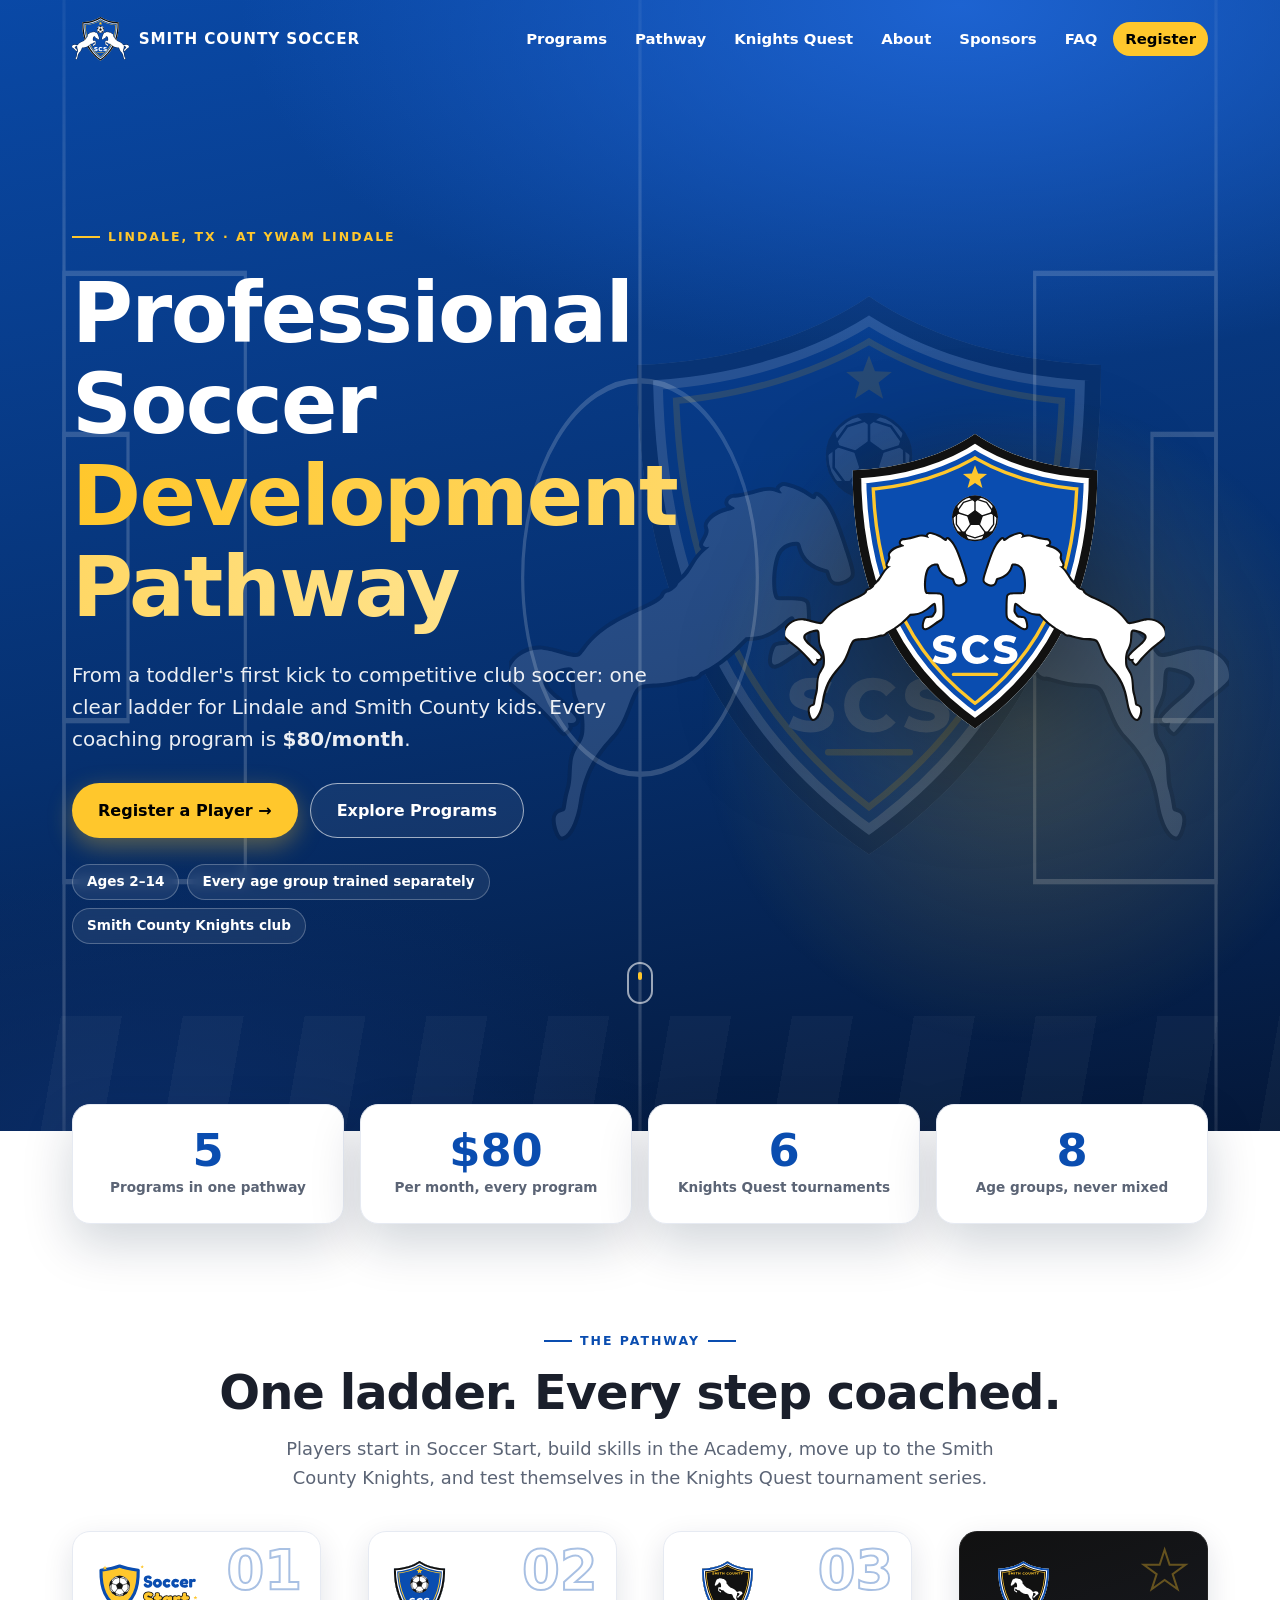
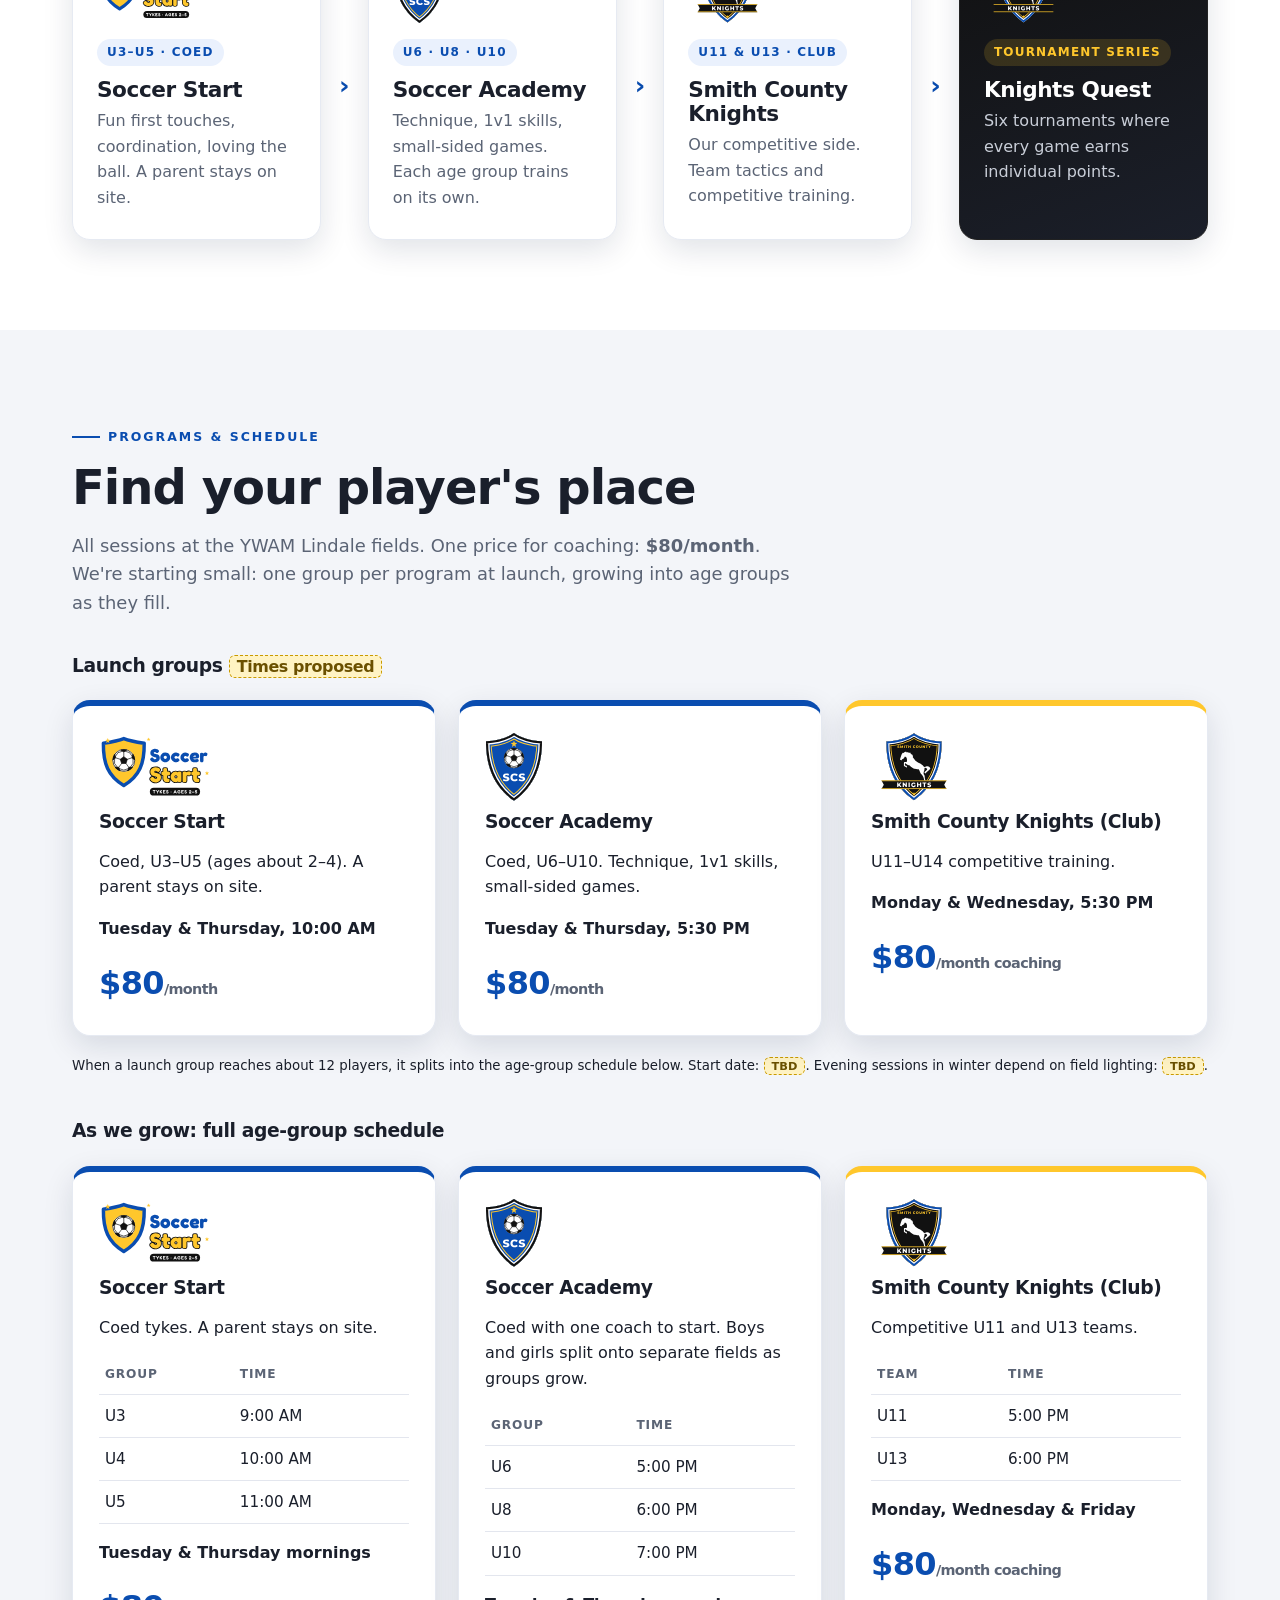
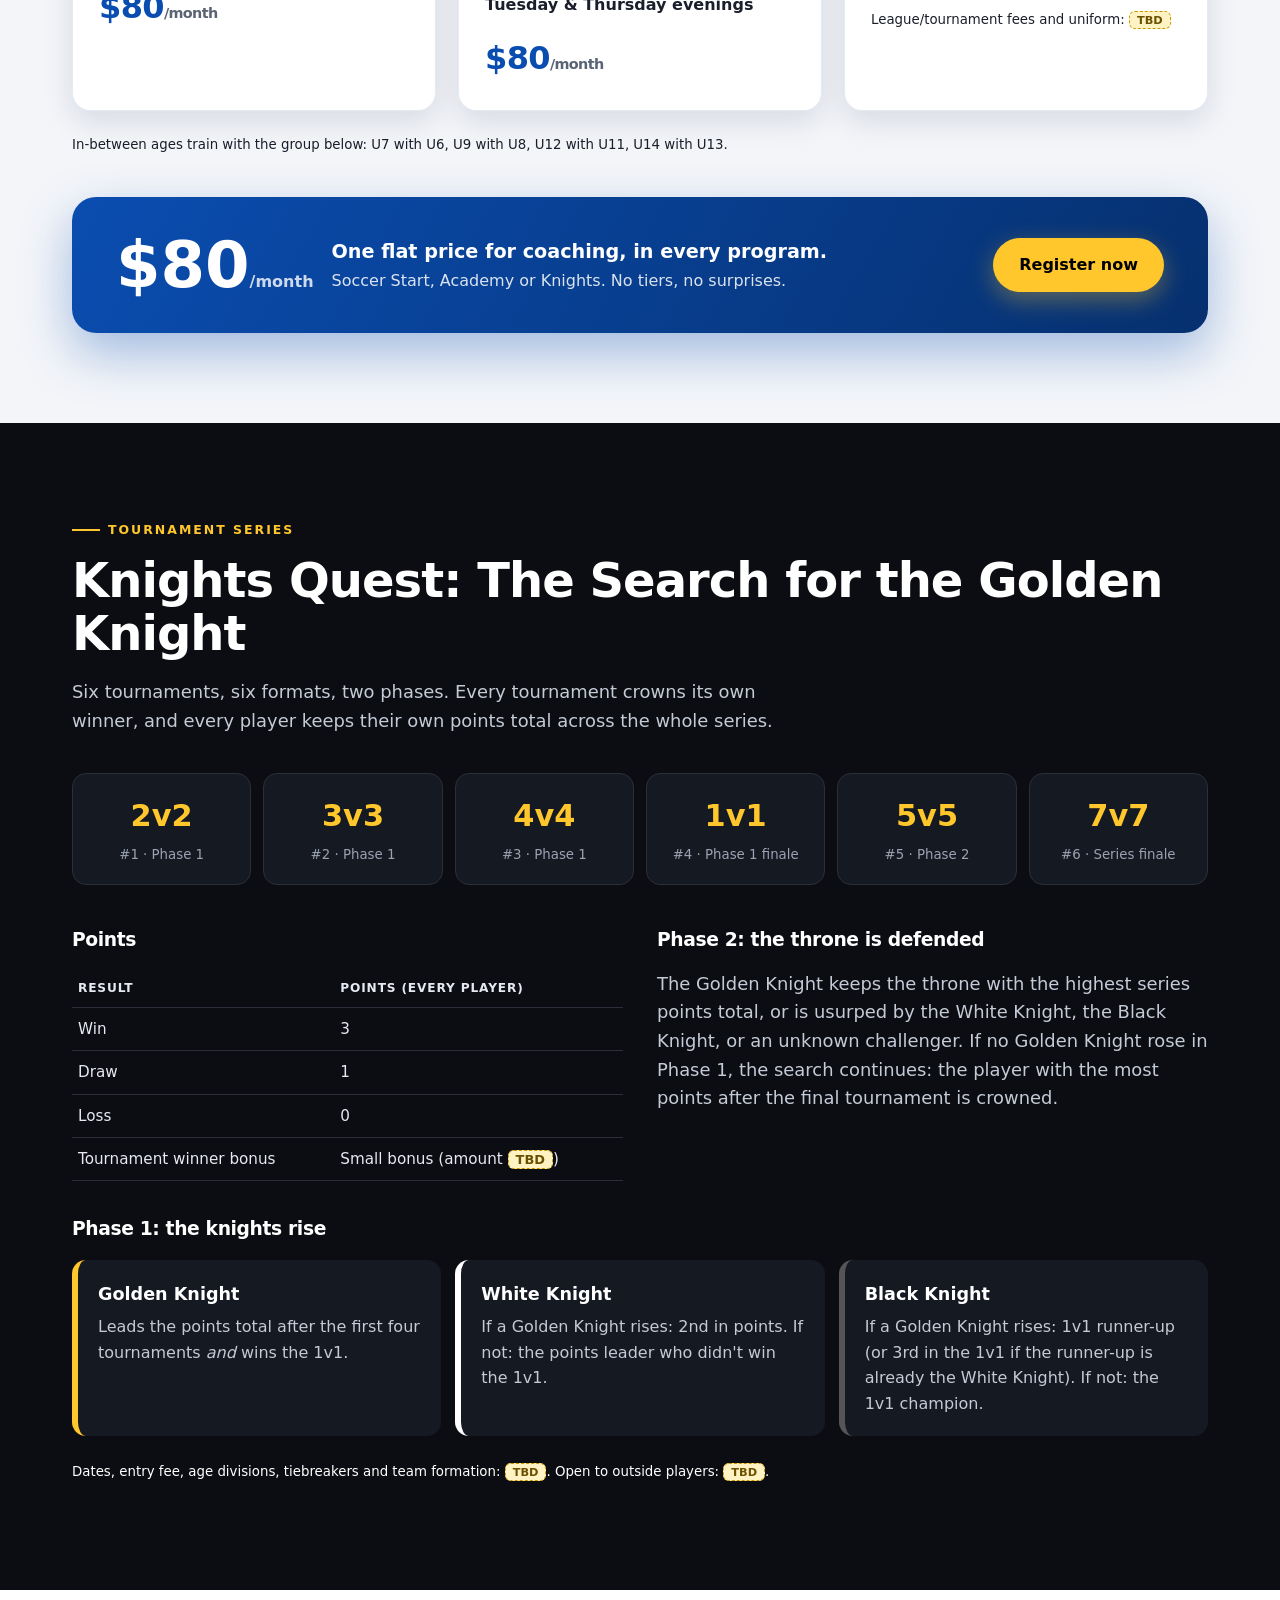
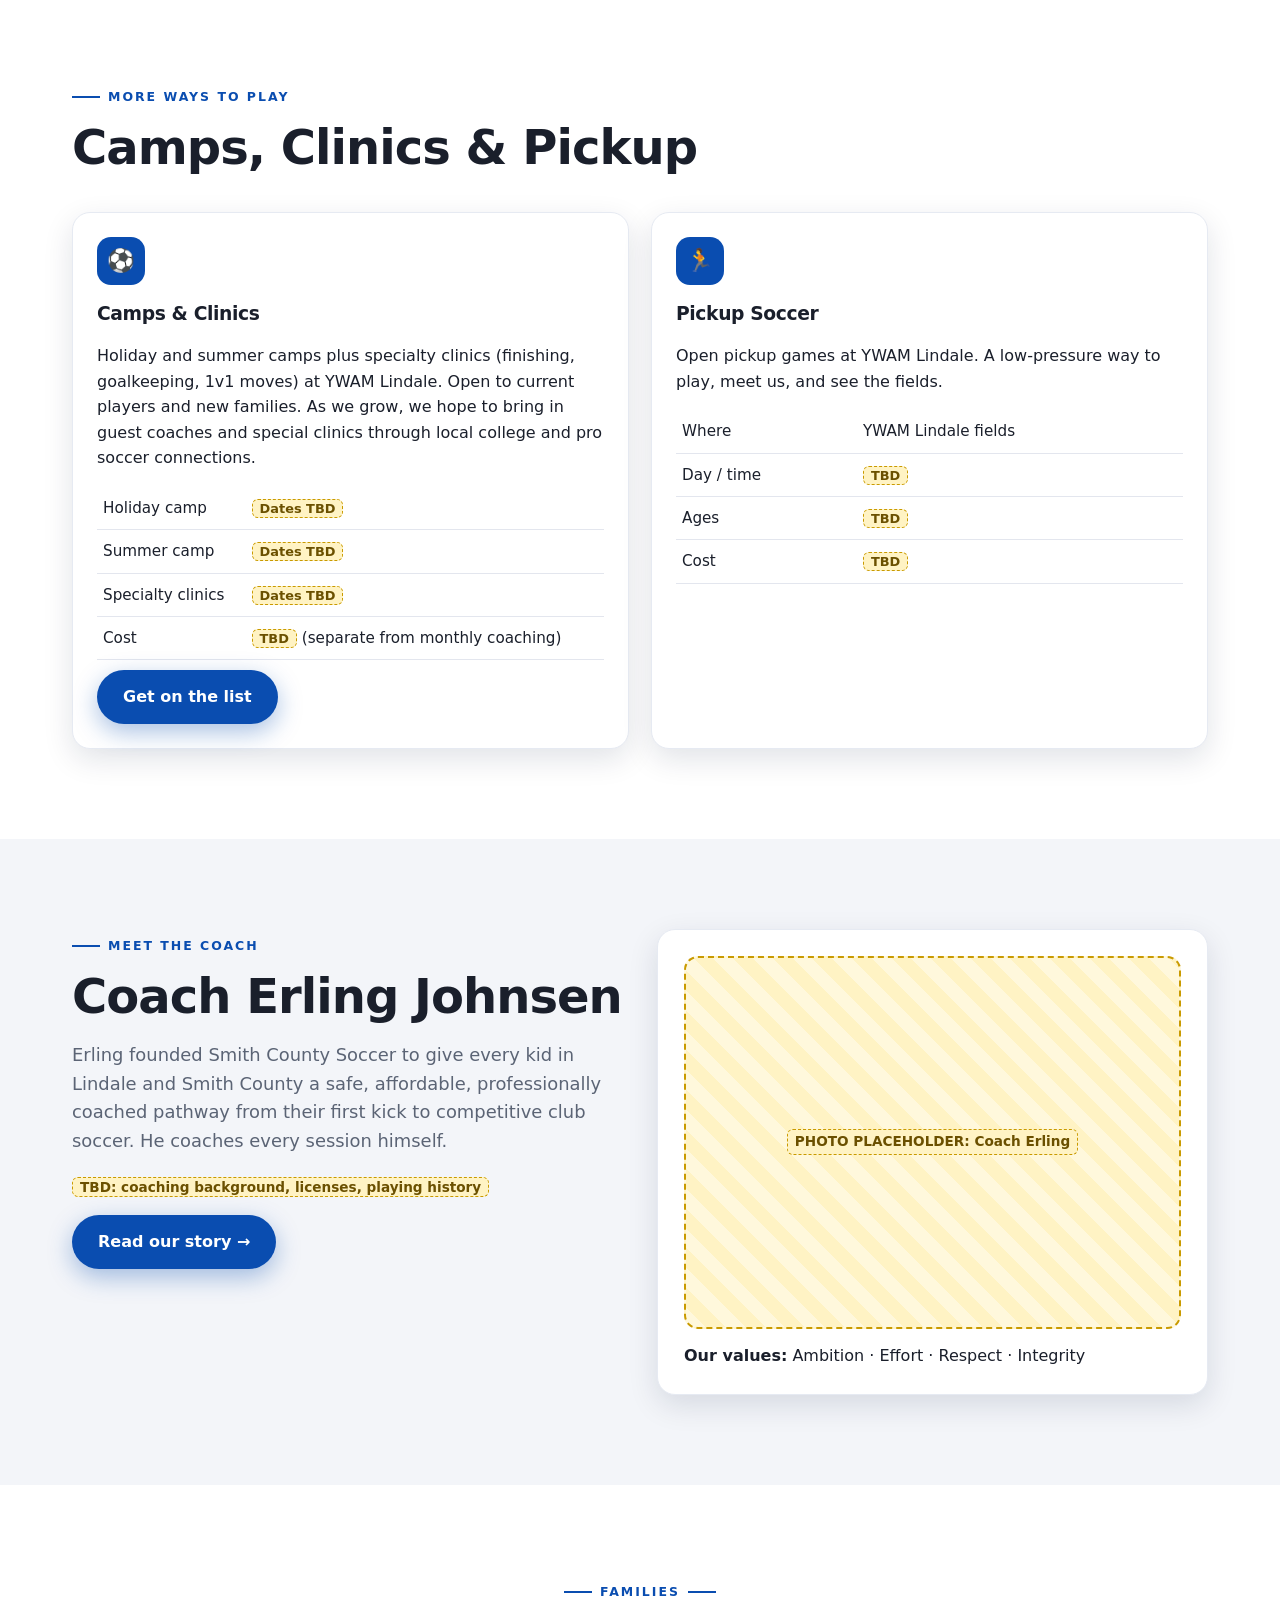
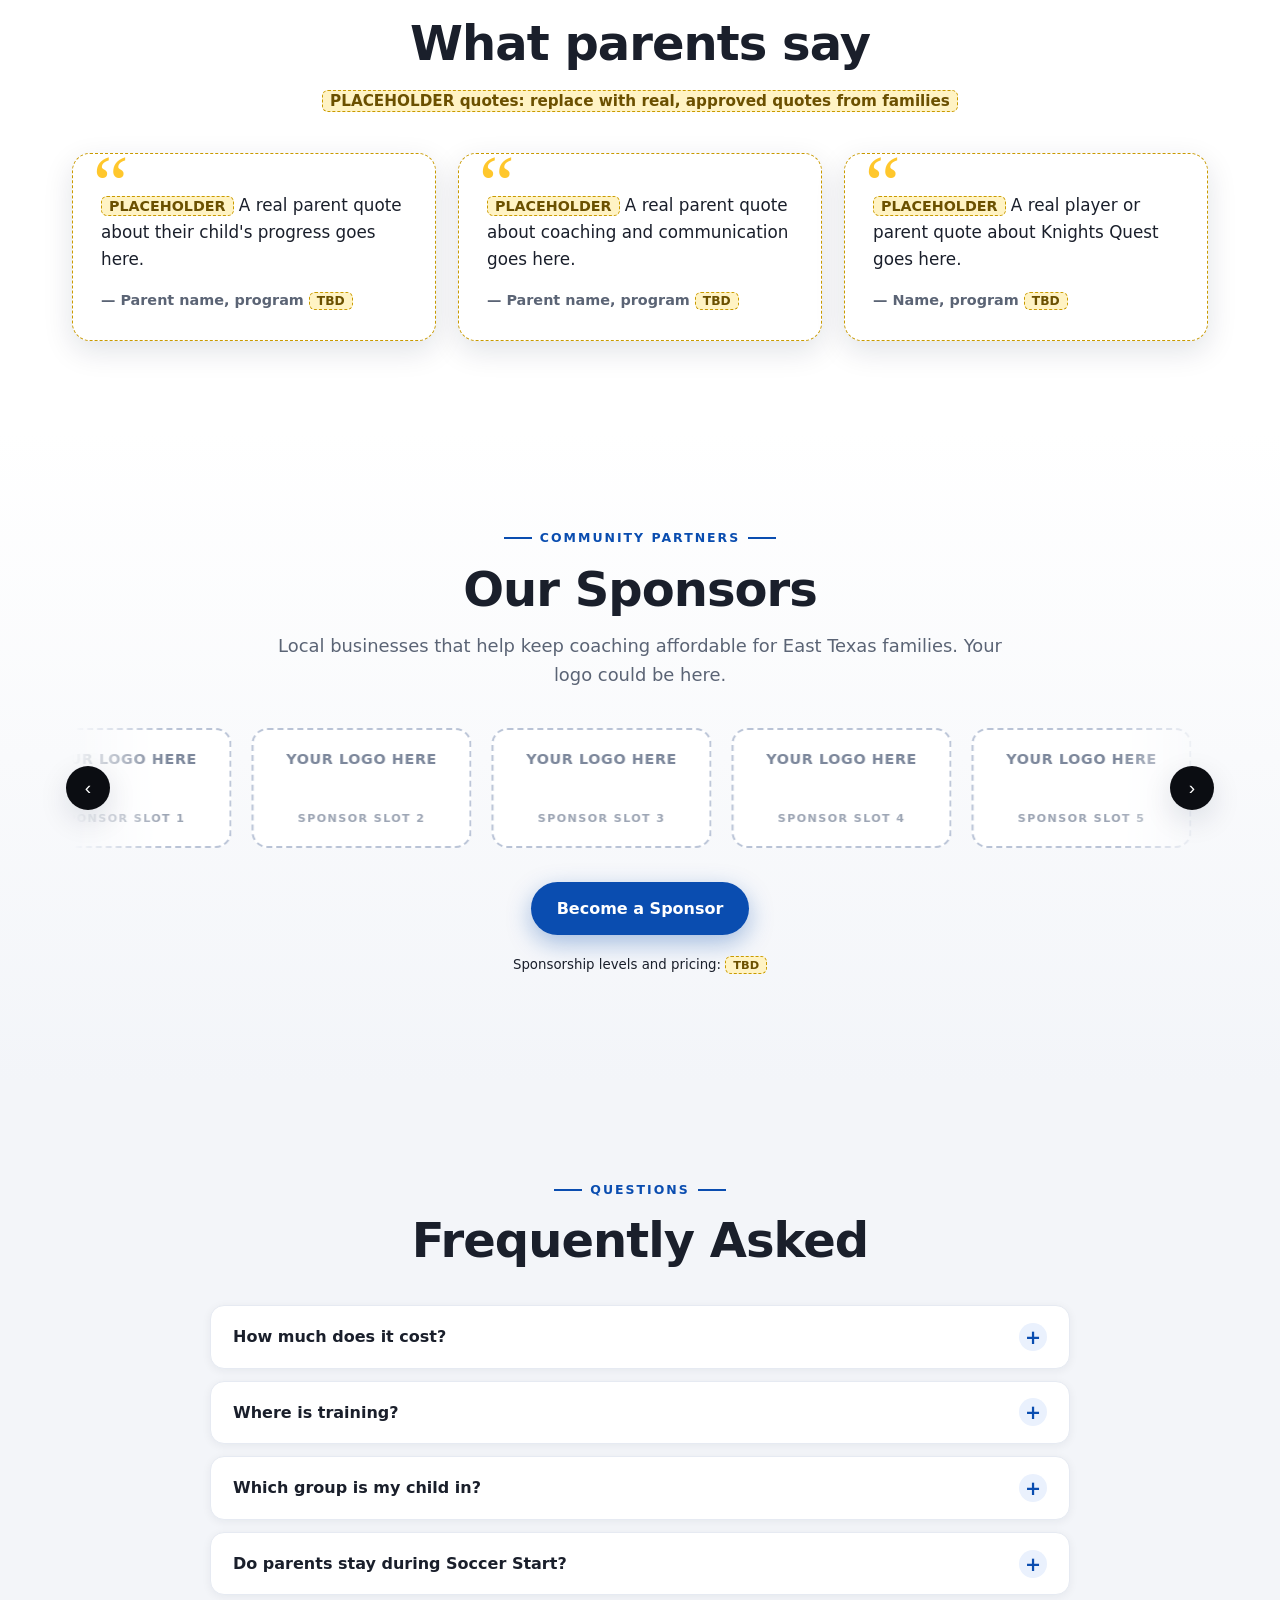
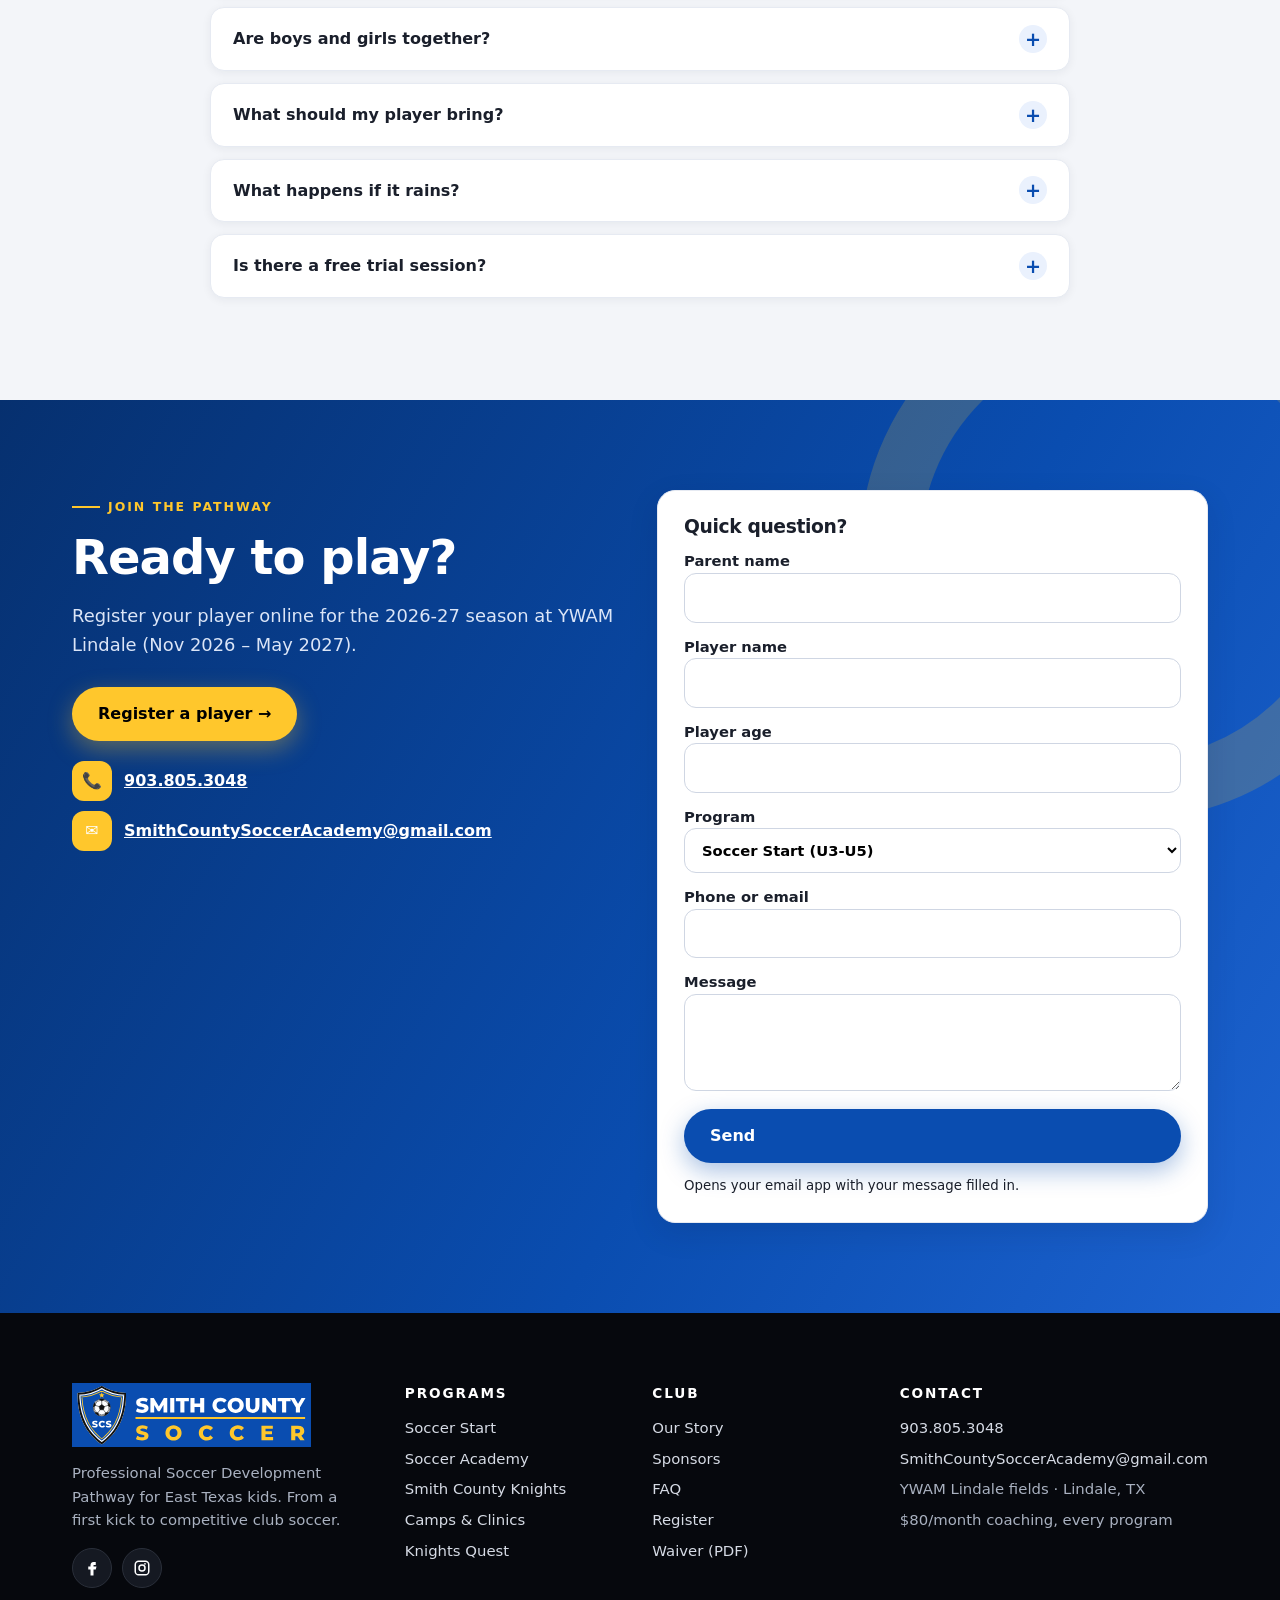
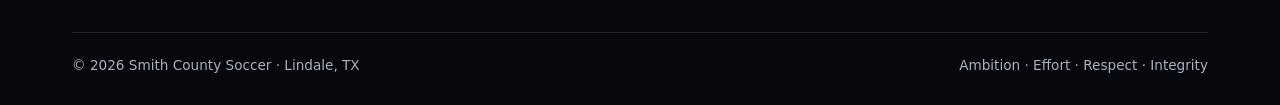
==== index.html @ 8282be6b "Smith County Soccer website" ====
<!doctype html><html lang="en" class="no-js"><head>
<meta charset="utf-8"><meta name="viewport" content="width=device-width,initial-scale=1">
<title>Smith County Soccer | Professional Soccer Development Pathway | Lindale, TX</title>
<meta name="description" content="Youth soccer in Lindale, TX at YWAM Lindale: Soccer Start (U3-U5), Soccer Academy (U6-U10), Smith County Knights club (U11-U13), Camps &amp; Clinics and the Knights Quest tournament series. $80/month coaching.">
<link rel="canonical" href="https://smithcountysoccer.com/">
<meta property="og:title" content="Smith County Soccer | Professional Soccer Development Pathway | Lindale, TX"><meta property="og:description" content="Youth soccer in Lindale, TX at YWAM Lindale: Soccer Start (U3-U5), Soccer Academy (U6-U10), Smith County Knights club (U11-U13), Camps &amp; Clinics and the Knights Quest tournament series. $80/month coaching.">
<meta property="og:image" content="https://smithcountysoccer.com/assets/img/crest.svg"><meta name="theme-color" content="#0A4DB0">
<link rel="icon" href="assets/img/favicon.png"><link rel="stylesheet" href="assets/style.css">
</head><body>
<a class="skip" href="#main">Skip to content</a>
<header class="site"><div class="wrap nav">
 <a class="brand" href="index.html#top"><img src="assets/img/crest-reverse.svg" alt="" width="46" height="37"><span>SMITH COUNTY SOCCER</span></a>
 <button class="menu-btn" aria-expanded="false" aria-controls="menu">Menu</button>
 <ul id="menu"><li><a href="#programs">Programs</a></li><li><a href="#pathway">Pathway</a></li><li><a href="#knights-quest">Knights Quest</a></li><li><a href="about.html">About</a></li><li><a href="#sponsors">Sponsors</a></li><li><a href="#faq">FAQ</a></li><li><a class="navcta" href="register.html">Register</a></li></ul>
</div></header>
<main id="main">
<section class="hero" id="top" aria-label="Introduction">
 <div class="layer l-sky" data-speed="0.15" aria-hidden="true"></div>
 <div class="layer l-lines" data-speed="0.3" aria-hidden="true"></div>
 <div class="layer l-glow" data-speed="0.45" aria-hidden="true"></div>
 <div class="layer l-crest" data-speed="0.55" aria-hidden="true"><img src="assets/img/crest-reverse.svg" alt=""></div>
 <div class="layer l-stripes" aria-hidden="true"></div>
 <div class="wrap content">
  <div class="reveal">
   <div class="eyebrow">Lindale, TX &middot; at YWAM Lindale</div>
   <h1>Professional Soccer <span class="hl">Development Pathway</span></h1>
   <p class="sub">From a toddler's first kick to competitive club soccer: one clear ladder for Lindale and Smith County kids. Every coaching program is <strong>$80/month</strong>.</p>
   <div class="cta"><a class="btn" href="register.html">Register a Player &rarr;</a><a class="btn alt" href="#programs">Explore Programs</a></div>
   <div class="chips"><span class="chip">Ages 2&ndash;14</span><span class="chip">Every age group trained separately</span><span class="chip">Smith County Knights club</span></div>
  </div>
  <div class="hero-badge reveal d2"><img src="assets/img/crest-reverse.svg" alt="Smith County Soccer crest" width="380" height="308"></div>
 </div>
 <a class="scroll-cue" href="#pathway" aria-label="Scroll to the pathway"></a>
</section>

<section class="stats-sec" style="padding:40px 0 10px"><div class="wrap">
 <div class="statgrid">
  <div class="stat reveal"><b data-count="5">5</b><span>Programs in one pathway</span></div>
  <div class="stat reveal d1"><b data-count="80" data-prefix="$">$80</b><span>Per month, every program</span></div>
  <div class="stat reveal d2"><b data-count="6">6</b><span>Knights Quest tournaments</span></div>
  <div class="stat reveal d3"><b data-count="8">8</b><span>Age groups, never mixed</span></div>
 </div>
</div></section>

<section id="pathway"><div class="wrap">
 <div class="sec-head center reveal"><div class="eyebrow blue">The pathway</div><h2>One ladder. Every step coached.</h2>
  <p class="lede">Players start in Soccer Start, build skills in the Academy, move up to the Smith County Knights, and test themselves in the Knights Quest tournament series.</p></div>
 <div class="pathway">
  <div class="pstep reveal"><span class="num">01</span><img src="assets/img/soccer-start.svg" alt=""><span class="age">U3&ndash;U5 &middot; Coed</span><h3>Soccer Start</h3><p>Fun first touches, coordination, loving the ball. A parent stays on site.</p></div>
  <div class="arrow" aria-hidden="true">&rsaquo;</div>
  <div class="pstep reveal d1"><span class="num">02</span><img src="assets/img/icon.svg" alt=""><span class="age">U6 &middot; U8 &middot; U10</span><h3>Soccer Academy</h3><p>Technique, 1v1 skills, small-sided games. Each age group trains on its own.</p></div>
  <div class="arrow" aria-hidden="true">&rsaquo;</div>
  <div class="pstep reveal d2"><span class="num">03</span><img src="assets/img/knights.svg" alt=""><span class="age">U11 &amp; U13 &middot; Club</span><h3>Smith County Knights</h3><p>Our competitive side. Team tactics and competitive training.</p></div>
  <div class="arrow" aria-hidden="true">&rsaquo;</div>
  <div class="pstep gold reveal d3"><span class="num">&#9733;</span><img src="assets/img/knights.svg" alt=""><span class="age">Tournament series</span><h3>Knights Quest</h3><p>Six tournaments where every game earns individual points.</p></div>
 </div>
</div></section>

<section class="alt" id="programs"><div class="wrap">
 <div class="sec-head reveal"><div class="eyebrow blue">Programs &amp; schedule</div><h2>Find your player's place</h2>
  <p class="lede">All sessions at the YWAM Lindale fields. One price for coaching: <strong>$80/month</strong>. We're starting small: one group per program at launch, growing into age groups as they fill.</p></div>
 <h3>Launch groups <span class="tbd">Times proposed</span></h3>
 <div class="cards">
  <div class="card pcard reveal"><img class="logo" src="assets/img/soccer-start.svg" alt="Soccer Start logo"><h3>Soccer Start</h3><p>Coed, U3&ndash;U5 (ages about 2&ndash;4). A parent stays on site.</p>
   <p><strong>Tuesday &amp; Thursday, 10:00 AM</strong></p><div class="price">$80<small>/month</small></div></div>
  <div class="card pcard reveal d1"><img class="logo" src="assets/img/icon.svg" alt=""><h3>Soccer Academy</h3><p>Coed, U6&ndash;U10. Technique, 1v1 skills, small-sided games.</p>
   <p><strong>Tuesday &amp; Thursday, 5:30 PM</strong></p><div class="price">$80<small>/month</small></div></div>
  <div class="card pcard knights reveal d2"><img class="logo" src="assets/img/knights.svg" alt="Smith County Knights logo"><h3>Smith County Knights (Club)</h3><p>U11&ndash;U14 competitive training.</p>
   <p><strong>Monday &amp; Wednesday, 5:30 PM</strong></p><div class="price">$80<small>/month coaching</small></div></div>
 </div>
 <p style="margin-top:16px"><small>When a launch group reaches about 12 players, it splits into the age-group schedule below. Start date: <span class="tbd">TBD</span>. Evening sessions in winter depend on field lighting: <span class="tbd">TBD</span>.</small></p>
 <h3 style="margin-top:44px">As we grow: full age-group schedule</h3>
 <div class="cards">
  <div class="card pcard reveal"><img class="logo" src="assets/img/soccer-start.svg" alt="Soccer Start logo"><h3>Soccer Start</h3><p>Coed tykes. A parent stays on site.</p>
   <table><tr><th>Group</th><th>Time</th></tr><tr><td>U3</td><td>9:00 AM</td></tr><tr><td>U4</td><td>10:00 AM</td></tr><tr><td>U5</td><td>11:00 AM</td></tr></table>
   <p><strong>Tuesday &amp; Thursday mornings</strong></p><div class="price">$80<small>/month</small></div></div>
  <div class="card pcard reveal d1"><img class="logo" src="assets/img/icon.svg" alt=""><h3>Soccer Academy</h3><p>Coed with one coach to start. Boys and girls split onto separate fields as groups grow.</p>
   <table><tr><th>Group</th><th>Time</th></tr><tr><td>U6</td><td>5:00 PM</td></tr><tr><td>U8</td><td>6:00 PM</td></tr><tr><td>U10</td><td>7:00 PM</td></tr></table>
   <p><strong>Tuesday &amp; Thursday evenings</strong></p><div class="price">$80<small>/month</small></div></div>
  <div class="card pcard knights reveal d2"><img class="logo" src="assets/img/knights.svg" alt="Smith County Knights logo"><h3>Smith County Knights (Club)</h3><p>Competitive U11 and U13 teams.</p>
   <table><tr><th>Team</th><th>Time</th></tr><tr><td>U11</td><td>5:00 PM</td></tr><tr><td>U13</td><td>6:00 PM</td></tr></table>
   <p><strong>Monday, Wednesday &amp; Friday</strong></p><div class="price">$80<small>/month coaching</small></div><p><small>League/tournament fees and uniform: <span class="tbd">TBD</span></small></p></div>
 </div>
 <p style="margin-top:20px"><small>In-between ages train with the group below: U7 with U6, U9 with U8, U12 with U11, U14 with U13.</small></p>
 <div class="pricebar reveal"><div class="big">$80<small>/month</small></div><div><strong style="font-size:1.2rem">One flat price for coaching, in every program.</strong><br><span style="opacity:.85">Soccer Start, Academy or Knights. No tiers, no surprises.</span></div><a class="btn" href="register.html">Register now</a></div>
</div></section>

<section class="dark kq" id="knights-quest"><div class="wrap">
 <div class="sec-head reveal"><div class="eyebrow">Tournament series</div><h2>Knights Quest: The Search for the Golden Knight</h2>
 <p class="lede">Six tournaments, six formats, two phases. Every tournament crowns its own winner, and every player keeps their own points total across the whole series.</p></div>
 <div class="formats">
  <div class="fmt reveal"><div class="n">2v2</div><small>#1 &middot; Phase 1</small></div>
  <div class="fmt reveal d1"><div class="n">3v3</div><small>#2 &middot; Phase 1</small></div>
  <div class="fmt reveal d2"><div class="n">4v4</div><small>#3 &middot; Phase 1</small></div>
  <div class="fmt reveal d3"><div class="n">1v1</div><small>#4 &middot; Phase 1 finale</small></div>
  <div class="fmt reveal d2"><div class="n">5v5</div><small>#5 &middot; Phase 2</small></div>
  <div class="fmt reveal d3"><div class="n">7v7</div><small>#6 &middot; Series finale</small></div>
 </div>
 <div class="split">
  <div class="reveal"><h3>Points</h3>
   <table><tr><th>Result</th><th>Points (every player)</th></tr><tr><td>Win</td><td>3</td></tr><tr><td>Draw</td><td>1</td></tr><tr><td>Loss</td><td>0</td></tr><tr><td>Tournament winner bonus</td><td>Small bonus (amount <span class="tbd">TBD</span>)</td></tr></table></div>
  <div class="reveal d1"><h3>Phase 2: the throne is defended</h3>
   <p class="lede">The Golden Knight keeps the throne with the highest series points total, or is usurped by the White Knight, the Black Knight, or an unknown challenger. If no Golden Knight rose in Phase 1, the search continues: the player with the most points after the final tournament is crowned.</p></div>
 </div>
 <h3 style="margin-top:28px">Phase 1: the knights rise</h3>
 <div class="knight-titles">
  <div class="kt g reveal"><h4>Golden Knight</h4><p>Leads the points total after the first four tournaments <em>and</em> wins the 1v1.</p></div>
  <div class="kt w reveal d1"><h4>White Knight</h4><p>If a Golden Knight rises: 2nd in points. If not: the points leader who didn't win the 1v1.</p></div>
  <div class="kt b reveal d2"><h4>Black Knight</h4><p>If a Golden Knight rises: 1v1 runner-up (or 3rd in the 1v1 if the runner-up is already the White Knight). If not: the 1v1 champion.</p></div>
 </div>
 <p style="margin-top:22px"><small>Dates, entry fee, age divisions, tiebreakers and team formation: <span class="tbd">TBD</span>. Open to outside players: <span class="tbd">TBD</span>.</small></p>
</div></section>

<section id="camps"><div class="wrap">
 <div class="sec-head reveal"><div class="eyebrow blue">More ways to play</div><h2>Camps, Clinics &amp; Pickup</h2></div>
 <div class="mini">
  <div class="mcard reveal"><div class="ico" aria-hidden="true">&#9917;</div><h3>Camps &amp; Clinics</h3><p>Holiday and summer camps plus specialty clinics (finishing, goalkeeping, 1v1 moves) at YWAM Lindale. Open to current players and new families. As we grow, we hope to bring in guest coaches and special clinics through local college and pro soccer connections.</p>
   <table><tr><td>Holiday camp</td><td><span class="tbd">Dates TBD</span></td></tr><tr><td>Summer camp</td><td><span class="tbd">Dates TBD</span></td></tr><tr><td>Specialty clinics</td><td><span class="tbd">Dates TBD</span></td></tr><tr><td>Cost</td><td><span class="tbd">TBD</span> (separate from monthly coaching)</td></tr></table>
   <a class="btn blue" href="#register">Get on the list</a></div>
  <div class="mcard reveal d1" id="pickup"><div class="ico" aria-hidden="true">&#127939;</div><h3>Pickup Soccer</h3><p>Open pickup games at YWAM Lindale. A low-pressure way to play, meet us, and see the fields.</p>
   <table><tr><td>Where</td><td>YWAM Lindale fields</td></tr><tr><td>Day / time</td><td><span class="tbd">TBD</span></td></tr><tr><td>Ages</td><td><span class="tbd">TBD</span></td></tr><tr><td>Cost</td><td><span class="tbd">TBD</span></td></tr></table></div>
 </div>
</div></section>

<section class="alt" id="coach"><div class="wrap split">
 <div class="reveal"><div class="eyebrow blue">Meet the coach</div><h2>Coach Erling Johnsen</h2>
  <p class="lede">Erling founded Smith County Soccer to give every kid in Lindale and Smith County a safe, affordable, professionally coached pathway from their first kick to competitive club soccer. He coaches every session himself.</p>
  <p><span class="tbd">TBD: coaching background, licenses, playing history</span></p>
  <a class="btn blue" href="about.html">Read our story &rarr;</a></div>
 <div class="card reveal d1" style="display:grid;gap:14px">
  <div class="photo-ph" role="img" aria-label="Placeholder for coach photo"><span class="tbd">PHOTO PLACEHOLDER: Coach Erling</span></div>
  <p style="margin:0"><strong>Our values:</strong> Ambition &middot; Effort &middot; Respect &middot; Integrity</p></div>
</div></section>

<section id="testimonials"><div class="wrap">
 <div class="sec-head center reveal"><div class="eyebrow blue">Families</div><h2>What parents say</h2><p class="lede"><span class="tbd">PLACEHOLDER quotes: replace with real, approved quotes from families</span></p></div>
 <div class="quotes">
  <figure class="quote reveal" style="margin:0"><p><span class="tbd">PLACEHOLDER</span> A real parent quote about their child's progress goes here.</p><figcaption class="who">&mdash; Parent name, program <span class="tbd">TBD</span></figcaption></figure>
  <figure class="quote reveal d1" style="margin:0"><p><span class="tbd">PLACEHOLDER</span> A real parent quote about coaching and communication goes here.</p><figcaption class="who">&mdash; Parent name, program <span class="tbd">TBD</span></figcaption></figure>
  <figure class="quote reveal d2" style="margin:0"><p><span class="tbd">PLACEHOLDER</span> A real player or parent quote about Knights Quest goes here.</p><figcaption class="who">&mdash; Name, program <span class="tbd">TBD</span></figcaption></figure>
 </div>
</div></section>

<section class="sponsors" id="sponsors"><div class="wrap">
 <div class="sec-head center reveal"><div class="eyebrow blue">Community partners</div><h2>Our Sponsors</h2><p class="lede">Local businesses that help keep coaching affordable for East Texas families. Your logo could be here.</p></div>
 <div class="carousel reveal" role="region" aria-roledescription="carousel" aria-label="Sponsor logos" tabindex="0">
  <button class="cbtn prev" type="button" aria-label="Previous sponsors">&#8249;</button>
  <div class="viewport"><div class="track">
   <div class="slot">YOUR LOGO HERE<span>Sponsor slot 1</span></div><div class="slot">YOUR LOGO HERE<span>Sponsor slot 2</span></div><div class="slot">YOUR LOGO HERE<span>Sponsor slot 3</span></div><div class="slot">YOUR LOGO HERE<span>Sponsor slot 4</span></div>
   <div class="slot">YOUR LOGO HERE<span>Sponsor slot 5</span></div><div class="slot">YOUR LOGO HERE<span>Sponsor slot 6</span></div><div class="slot">YOUR LOGO HERE<span>Sponsor slot 7</span></div><div class="slot">YOUR LOGO HERE<span>Sponsor slot 8</span></div>
  </div></div>
  <button class="cbtn next" type="button" aria-label="Next sponsors">&#8250;</button>
 </div>
 <div class="sponsor-cta reveal"><a class="btn blue" href="mailto:SmithCountySoccerAcademy@gmail.com?subject=Sponsorship%20-%20Smith%20County%20Soccer">Become a Sponsor</a><p><small>Sponsorship levels and pricing: <span class="tbd">TBD</span></small></p></div>
</div></section>

<section class="alt" id="faq"><div class="wrap">
 <div class="sec-head center reveal"><div class="eyebrow blue">Questions</div><h2>Frequently Asked</h2></div>
 <div class="faq reveal">
 <details><summary>How much does it cost?</summary><p>Coaching is $80/month for every program. Club players may have extra league/tournament and uniform fees (<span class="tbd">TBD</span>).</p></details>
 <details><summary>Where is training?</summary><p>At the YWAM Lindale fields in Lindale, TX.</p></details>
 <details><summary>Which group is my child in?</summary><p>At launch there is one group per program: Soccer Start U3&ndash;U5, Academy U6&ndash;U10, Knights U11&ndash;U14. As groups fill, they split into age groups (U3/U4/U5, U6/U8/U10, U11/U13). Not sure? Ask us below.</p></details>
 <details><summary>Do parents stay during Soccer Start?</summary><p>Yes, a parent stays on site for Soccer Start.</p></details>
 <details><summary>Are boys and girls together?</summary><p>Soccer Start is coed. The Academy starts coed and splits boys and girls onto separate fields once groups are big enough.</p></details>
 <details><summary>What should my player bring?</summary><p>A ball, water, shin guards, and cleats or turf shoes.</p></details>
 <details><summary>What happens if it rains?</summary><p>Weather policy: <span class="tbd">TBD</span>.</p></details>
 <details><summary>Is there a free trial session?</summary><p><span class="tbd">TBD</span></p></details>
 </div>
</div></section>

<section class="bigcta" id="register"><div class="wrap split">
 <div class="reveal"><div class="eyebrow">Join the pathway</div><h2>Ready to play?</h2><p class="lede">Register your player online for the 2026-27 season at YWAM Lindale (Nov 2026 &ndash; May 2027).</p>
  <div class="cta"><a class="btn" href="register.html">Register a player &rarr;</a></div>
  <ul class="contact-list">
   <li><span class="ico" aria-hidden="true">&#128222;</span><a href="tel:+19038053048">903.805.3048</a></li>
   <li><span class="ico" aria-hidden="true">&#9993;</span><a href="mailto:SmithCountySoccerAcademy@gmail.com">SmithCountySoccerAcademy@gmail.com</a></li></ul></div>
 <form id="reg" class="reveal d1" style="color:var(--ink)"><h3 style="margin:0">Quick question?</h3>
  <label>Parent name<input name="parent" required autocomplete="name"></label><label>Player name<input name="player" required></label>
  <label>Player age<input name="age" type="number" min="2" max="18" required></label>
  <label>Program<select name="program"><option>Soccer Start (U3-U5)</option><option>Soccer Academy (U6-U10)</option><option>Smith County Knights (U11-U13)</option><option>Knights Quest</option><option>Camps &amp; Clinics</option><option>Pickup soccer</option><option>Sponsorship</option><option>Just a question</option></select></label>
  <label>Phone or email<input name="contact" required></label><label>Message<textarea name="msg" rows="3"></textarea></label>
  <button class="btn blue" type="submit">Send</button><small>Opens your email app with your message filled in.</small></form>
</div></section>
</main>

<footer class="site"><div class="wrap">
 <div class="fgrid">
  <div><img class="logo" src="assets/img/wordmark-reverse.svg" alt="Smith County Soccer"><p>Professional Soccer Development Pathway for East Texas kids. From a first kick to competitive club soccer.</p>
   <div class="social"><a href="https://www.facebook.com/smithcountysoccer" aria-label="Facebook"><svg viewBox="0 0 24 24" aria-hidden="true"><path d="M14 8h3V4h-3c-2.8 0-4 1.8-4 4.3V10H7v4h3v8h4v-8h3l1-4h-4V8.6c0-.4.3-.6.6-.6z"/></svg></a><a href="https://www.instagram.com/smithcountysocceracademy" aria-label="Instagram"><svg viewBox="0 0 24 24" aria-hidden="true"><path d="M12 7a5 5 0 100 10 5 5 0 000-10zm0 8a3 3 0 110-6 3 3 0 010 6zm5.2-8.6a1.2 1.2 0 11-2.4 0 1.2 1.2 0 012.4 0zM16.5 2h-9A5.5 5.5 0 002 7.5v9A5.5 5.5 0 007.5 22h9a5.5 5.5 0 005.5-5.5v-9A5.5 5.5 0 0016.5 2zm3.5 14.5a3.5 3.5 0 01-3.5 3.5h-9A3.5 3.5 0 014 16.5v-9A3.5 3.5 0 017.5 4h9A3.5 3.5 0 0120 7.5z"/></svg></a></div></div>
  <div><h4>Programs</h4><ul><li><a href="index.html#programs">Soccer Start</a></li><li><a href="index.html#programs">Soccer Academy</a></li><li><a href="index.html#programs">Smith County Knights</a></li><li><a href="index.html#camps">Camps &amp; Clinics</a></li><li><a href="index.html#knights-quest">Knights Quest</a></li></ul></div>
  <div><h4>Club</h4><ul><li><a href="about.html">Our Story</a></li><li><a href="index.html#sponsors">Sponsors</a></li><li><a href="index.html#faq">FAQ</a></li><li><a href="register.html">Register</a></li><li><a href="assets/docs/Waiver_and_Medical_Release.pdf">Waiver (PDF)</a></li></ul></div>
  <div><h4>Contact</h4><ul><li><a href="tel:+19038053048">903.805.3048</a></li><li><a href="mailto:SmithCountySoccerAcademy@gmail.com">SmithCountySoccerAcademy@gmail.com</a></li><li>YWAM Lindale fields &middot; Lindale, TX</li><li>$80/month coaching, every program</li></ul></div>
 </div>
 <div class="fbottom"><span>&copy; <span data-year>2026</span> Smith County Soccer &middot; Lindale, TX</span><span>Ambition &middot; Effort &middot; Respect &middot; Integrity</span></div>
</div></footer>
<script src="assets/js/site.js" defer></script>
<script>
const CONTACT_EMAIL="SmithCountySoccerAcademy@gmail.com";
document.getElementById('reg').addEventListener('submit',e=>{e.preventDefault();const f=new FormData(e.target);
 const body=[...f.entries()].map(([k,v])=>k+': '+v).join('\n');
 location.href='mailto:'+CONTACT_EMAIL+'?subject='+encodeURIComponent('Registration / question - '+f.get('player'))+'&body='+encodeURIComponent(body)});
</script>
</body></html>
---- assets/style.css ----
/* Smith County Soccer v3 */
:root{--blue:#0A4DB0;--blue2:#06306f;--navy:#071a3a;--black:#0b0d12;--white:#fff;--yellow:#FFC72C;--gray:#f3f5f9;--ink:#1a1f2b;--muted:#5b6475;--r:18px;--shadow:0 10px 30px rgba(7,26,58,.12)}
*{box-sizing:border-box}html{scroll-behavior:smooth;scroll-padding-top:80px}
body{margin:0;font-family:"Inter",system-ui,-apple-system,"Segoe UI",Roboto,Arial,sans-serif;color:var(--ink);line-height:1.6;background:#fff;-webkit-font-smoothing:antialiased}
img{max-width:100%;display:block}a{color:var(--blue)}
.wrap{max-width:1180px;margin:0 auto;padding:0 22px}
.skip{position:absolute;left:-999px;top:8px;z-index:100;background:var(--yellow);color:#000;padding:8px 14px;border-radius:8px}.skip:focus{left:8px}
:focus-visible{outline:3px solid var(--yellow);outline-offset:3px}
.tbd{background:#fff3c4;border:1px dashed #c99a00;padding:1px 7px;border-radius:6px;font-weight:700;font-size:.85em;color:#6b5000;white-space:normal}
/* nav */
header.site{position:fixed;top:0;left:0;right:0;z-index:50;transition:background .3s,box-shadow .3s,backdrop-filter .3s}
header.site .nav{display:flex;align-items:center;justify-content:space-between;height:78px;transition:height .3s}
header.site.scrolled,header.site.solid{background:rgba(8,14,28,.72);backdrop-filter:blur(14px) saturate(1.4);-webkit-backdrop-filter:blur(14px) saturate(1.4);box-shadow:0 6px 24px rgba(0,0,0,.25)}
header.site.scrolled .nav{height:60px}
.brand{display:flex;align-items:center;gap:10px;color:#fff;text-decoration:none;font-weight:900;letter-spacing:.06em;font-size:.95rem}
.brand img{height:46px;width:auto;transition:height .3s}header.site.scrolled .brand img{height:36px}
.nav ul{list-style:none;margin:0;padding:0;display:none;gap:4px;align-items:center}
.nav ul a{color:#fff;text-decoration:none;font-weight:600;font-size:.93rem;padding:8px 12px;border-radius:999px;transition:background .2s,color .2s}
.nav ul a:hover,.nav ul a[aria-current]{background:rgba(255,255,255,.12);color:var(--yellow)}
.nav ul a.navcta{background:var(--yellow);color:#000;font-weight:800}.nav ul a.navcta:hover{background:#fff;color:#000}
.menu-btn{background:rgba(255,255,255,.08);border:1.5px solid var(--yellow);color:var(--yellow);border-radius:10px;padding:7px 14px;font-weight:800;font:inherit;cursor:pointer}
.nav ul.open{display:flex;flex-direction:column;align-items:stretch;position:absolute;top:100%;left:0;right:0;background:rgba(8,14,28,.96);padding:14px 22px 22px}
.btn{display:inline-flex;align-items:center;gap:8px;background:var(--yellow);color:#000;font-weight:800;padding:14px 26px;border-radius:999px;text-decoration:none;border:0;cursor:pointer;font:inherit;font-weight:800;box-shadow:0 8px 24px rgba(255,199,44,.35);transition:transform .2s,box-shadow .2s}
.btn:hover{transform:translateY(-2px);box-shadow:0 12px 30px rgba(255,199,44,.5)}
.btn.alt{background:rgba(255,255,255,.06);color:#fff;border:1.5px solid rgba(255,255,255,.6);box-shadow:none}.btn.alt:hover{background:#fff;color:#000}
.btn.blue{background:var(--blue);color:#fff;box-shadow:0 8px 24px rgba(10,77,176,.35)}
/* hero parallax */
.hero{position:relative;min-height:100vh;min-height:100svh;display:flex;align-items:center;color:#fff;overflow:hidden;background:var(--navy);isolation:isolate}
.layer{position:absolute;inset:-12% 0;will-change:transform;pointer-events:none}
.l-sky{background:radial-gradient(1200px 600px at 75% 10%,#1d63d1 0%,transparent 60%),radial-gradient(900px 500px at 10% 90%,#0a2c66 0%,transparent 60%),linear-gradient(170deg,#0A4DB0 0%,#06306f 55%,#04112a 100%)}
.l-lines{opacity:.18;background:url("data:image/svg+xml,%3Csvg xmlns='http://www.w3.org/2000/svg' viewBox='0 0 1200 800' preserveAspectRatio='none'%3E%3Cg fill='none' stroke='white' stroke-width='3'%3E%3Crect x='60' y='60' width='1080' height='680'/%3E%3Cline x1='600' y1='60' x2='600' y2='740'/%3E%3Ccircle cx='600' cy='400' r='110'/%3E%3Crect x='60' y='230' width='170' height='340'/%3E%3Crect x='970' y='230' width='170' height='340'/%3E%3Crect x='60' y='320' width='60' height='160'/%3E%3Crect x='1080' y='320' width='60' height='160'/%3E%3C/g%3E%3C/svg%3E") center/cover no-repeat;transform-origin:center;mask-image:linear-gradient(to bottom,transparent,#000 30%,#000 80%,transparent)}
.l-glow{background:radial-gradient(500px 500px at 80% 60%,rgba(255,199,44,.22),transparent 65%)}
.l-crest{display:flex;justify-content:flex-end;align-items:center;padding-right:4vw;opacity:.13;inset:0}
.l-crest img{width:min(70vw,720px)}
.l-stripes{inset:auto 0 -2px 0;height:140px;background:linear-gradient(to top,#fff 0 18%,transparent 18%),repeating-linear-gradient(100deg,transparent 0 60px,rgba(255,255,255,.035) 60px 120px)}
.hero .content{position:relative;z-index:2;padding-top:130px;padding-bottom:120px;display:grid;gap:40px;align-items:center}
.eyebrow{display:inline-flex;align-items:center;gap:8px;color:var(--yellow);font-weight:800;text-transform:uppercase;letter-spacing:.16em;font-size:.78rem}
.eyebrow::before{content:"";width:28px;height:2px;background:currentColor}
h1,h2,h3{line-height:1.1;letter-spacing:-.02em}
.hero h1{font-size:clamp(2.5rem,7.5vw,5.2rem);margin:.25em 0 .3em;font-weight:900}
.hero h1 .hl{background:linear-gradient(90deg,var(--yellow),#ffe28a);-webkit-background-clip:text;background-clip:text;color:transparent}
.hero p.sub{font-size:clamp(1.05rem,2vw,1.25rem);max-width:600px;opacity:.92}
.cta{display:flex;flex-wrap:wrap;gap:12px;margin-top:28px}
.hero-badge{display:grid;place-items:center}
.hero-badge img{width:min(78vw,380px);filter:drop-shadow(0 30px 60px rgba(0,0,0,.45))}
.chips{display:flex;flex-wrap:wrap;gap:8px;margin-top:26px}
.chip{border:1px solid rgba(255,255,255,.25);background:rgba(255,255,255,.07);backdrop-filter:blur(6px);border-radius:999px;padding:6px 14px;font-size:.85rem;font-weight:600}
.scroll-cue{position:absolute;bottom:150px;left:50%;transform:translateX(-50%);z-index:3;width:26px;height:42px;border:2px solid rgba(255,255,255,.6);border-radius:14px}
.scroll-cue::after{content:"";position:absolute;left:50%;top:8px;width:4px;height:8px;margin-left:-2px;border-radius:2px;background:var(--yellow);animation:cue 1.6s infinite}
@keyframes cue{0%{opacity:0;transform:translateY(0)}40%{opacity:1}100%{opacity:0;transform:translateY(14px)}}
/* sections */
section{padding:90px 0;position:relative}section.alt{background:var(--gray)}section.dark{background:var(--black);color:#fff}
h2{font-size:clamp(1.9rem,4.5vw,3rem);margin:.3em 0 .35em;font-weight:900}
.lede{max-width:740px;font-size:1.12rem;color:var(--muted)}.dark .lede{color:#c4cad6}
.sec-head{margin-bottom:38px}.sec-head.center{text-align:center}.sec-head.center .lede{margin:0 auto}.sec-head.center .eyebrow::after{content:"";width:28px;height:2px;background:currentColor}
.eyebrow.blue{color:var(--blue)}
/* pathway */
.pathway{display:grid;gap:18px;position:relative;counter-reset:s}
.pstep{position:relative;background:#fff;border-radius:var(--r);padding:28px 24px;box-shadow:var(--shadow);border:1px solid #e6eaf2;overflow:hidden}
.pstep .num{font-size:3.4rem;font-weight:900;line-height:1;color:transparent;-webkit-text-stroke:2px var(--blue);opacity:.35;position:absolute;right:18px;top:12px}
.pstep img{height:64px;width:auto;margin-bottom:14px}
.pstep h3{margin:.1em 0 .3em;font-size:1.35rem}.pstep p{margin:0;color:var(--muted)}
.pstep .age{display:inline-block;margin-bottom:10px;font-size:.75rem;font-weight:800;letter-spacing:.1em;text-transform:uppercase;background:#eaf1fd;color:var(--blue);padding:4px 10px;border-radius:999px}
.pstep.gold{background:linear-gradient(160deg,#111 0%,#1b1f2a 100%);color:#fff;border-color:#222}.pstep.gold p{color:#c9ced8}.pstep.gold .age{background:rgba(255,199,44,.15);color:var(--yellow)}.pstep.gold .num{-webkit-text-stroke-color:var(--yellow)}
.arrow{display:none}
/* cards */
.cards{display:grid;gap:22px;margin-top:24px}
.card{background:#fff;border-radius:var(--r);padding:26px;box-shadow:var(--shadow);border:1px solid #e6eaf2;position:relative}
.card h3{margin:.1em 0 .3em}.card .logo{height:70px;width:auto;margin-bottom:10px}
.pcard{overflow:hidden;transition:transform .35s cubic-bezier(.2,.8,.2,1),box-shadow .35s;border-top:6px solid var(--blue)}
.pcard::before{content:"";position:absolute;inset:0;background:linear-gradient(160deg,rgba(10,77,176,.07),transparent 50%);opacity:0;transition:opacity .35s}
.pcard:hover{transform:translateY(-8px);box-shadow:0 24px 50px rgba(7,26,58,.2)}.pcard:hover::before{opacity:1}
.pcard .logo{transition:transform .35s}.pcard:hover .logo{transform:scale(1.08) rotate(-3deg)}
.card.knights{border-top-color:var(--yellow)}
.price{font-size:2rem;font-weight:900;color:var(--blue);letter-spacing:-.02em}.price small{font-size:.9rem;color:var(--muted);font-weight:600}
.mini{display:grid;gap:22px;margin-top:22px}
.mcard{background:#fff;border-radius:var(--r);padding:24px;border:1px solid #e6eaf2;box-shadow:var(--shadow);transition:transform .3s}.mcard:hover{transform:translateY(-5px)}
.mcard .ico{width:48px;height:48px;border-radius:14px;display:grid;place-items:center;background:var(--blue);color:#fff;font-size:1.4rem;margin-bottom:12px}
table{width:100%;border-collapse:collapse;margin:10px 0}td,th{padding:9px 6px;border-bottom:1px solid #e3e6ee;text-align:left;font-size:.95rem}
th{color:var(--muted);font-weight:700;font-size:.76rem;text-transform:uppercase;letter-spacing:.07em}
.dark table td,.dark table th{border-color:#2a2f3a;color:#e6e9ef}
.pricebar{margin-top:40px;display:grid;gap:18px;align-items:center;background:linear-gradient(120deg,var(--blue),var(--blue2));color:#fff;border-radius:24px;padding:30px;box-shadow:0 20px 50px rgba(10,77,176,.35)}
.pricebar .big{font-size:clamp(2.6rem,6vw,4rem);font-weight:900;line-height:1}.pricebar .big small{font-size:1rem;opacity:.8}
/* knights quest */
.kq{background:radial-gradient(800px 400px at 85% 0%,rgba(255,199,44,.12),transparent 60%),var(--black)}
.formats{display:grid;grid-template-columns:repeat(3,1fr);gap:12px;margin:26px 0}
.fmt{background:#151922;border:1px solid #2a2f3a;border-radius:14px;padding:18px 10px;text-align:center;transition:border-color .3s,transform .3s}.fmt:hover{border-color:var(--yellow);transform:translateY(-4px)}
.fmt .n{font-size:1.9rem;font-weight:900;color:var(--yellow)}.fmt small{color:#9aa3b2}
.knight-titles{display:grid;gap:14px;margin-top:20px}
.kt{border-radius:14px;padding:20px;background:#151922;border-left:6px solid}.kt h4{margin:0 0 6px;font-size:1.1rem}.kt p{margin:0;color:#c4cad6}
.kt.g{border-color:var(--yellow)}.kt.w{border-color:#fff}.kt.b{border-color:#555}
.split{display:grid;gap:34px;align-items:start}
/* testimonials */
.quotes{display:grid;gap:22px}
.quote{background:#fff;border-radius:var(--r);padding:28px;box-shadow:var(--shadow);border:1px dashed #c99a00;position:relative}
.quote::before{content:"\201C";position:absolute;top:-10px;left:20px;font-size:5rem;line-height:1;color:var(--yellow);font-family:Georgia,serif}
.quote p{font-size:1.05rem;margin:.6em 0 1em}.quote .who{font-weight:800;font-size:.9rem;color:var(--muted)}
/* sponsors carousel */
.sponsors{background:linear-gradient(180deg,#fff,#f3f5f9)}
.carousel{position:relative;margin-top:10px}
.viewport{overflow:hidden;mask-image:linear-gradient(90deg,transparent,#000 8%,#000 92%,transparent);-webkit-mask-image:linear-gradient(90deg,transparent,#000 8%,#000 92%,transparent);touch-action:pan-y}
.track{display:flex;gap:20px;will-change:transform}
.slot{flex:0 0 220px;height:120px;border:2px dashed #b9c3d6;border-radius:16px;background:#fff;display:grid;place-items:center;text-align:center;color:#7c879b;font-weight:800;letter-spacing:.04em;font-size:.9rem;user-select:none;transition:border-color .3s,color .3s,transform .3s}
.slot:hover{border-color:var(--blue);color:var(--blue);transform:scale(1.03)}
.slot span{display:block;font-size:.7rem;font-weight:600;letter-spacing:.12em;text-transform:uppercase;margin-top:4px;opacity:.75}
.cbtn{position:absolute;top:50%;transform:translateY(-50%);z-index:2;width:44px;height:44px;border-radius:50%;border:0;background:var(--black);color:#fff;font-size:1.2rem;cursor:pointer;box-shadow:var(--shadow)}
.cbtn:hover{background:var(--blue)}.cbtn.prev{left:-6px}.cbtn.next{right:-6px}
.sponsor-cta{margin-top:34px;text-align:center}
/* faq */
.faq{max-width:860px;margin:0 auto}
details{background:#fff;border-radius:14px;padding:0 22px;margin:12px 0;box-shadow:0 2px 10px rgba(7,26,58,.06);border:1px solid #e6eaf2;transition:box-shadow .3s}
details[open]{box-shadow:var(--shadow)}
summary{font-weight:800;cursor:pointer;list-style:none;padding:18px 34px 18px 0;position:relative}
summary::-webkit-details-marker{display:none}
summary::after{content:"+";position:absolute;right:0;top:50%;transform:translateY(-50%);width:28px;height:28px;border-radius:50%;background:#eaf1fd;color:var(--blue);display:grid;place-items:center;font-size:1.2rem;transition:transform .3s,background .3s}
details[open] summary::after{transform:translateY(-50%) rotate(45deg);background:var(--yellow);color:#000}
details>*:not(summary){margin-top:0}details>p{padding-bottom:16px;margin-bottom:0;color:var(--muted)}
/* final cta */
.bigcta{background:linear-gradient(120deg,#06306f,#0A4DB0 60%,#1d63d1);color:#fff;overflow:hidden}
.bigcta::after{content:"";position:absolute;right:-120px;top:-120px;width:420px;height:420px;border-radius:50%;border:60px solid rgba(255,199,44,.18)}
.bigcta .lede{color:#dbe5f7}
/* forms */
form{display:grid;gap:12px;background:#fff;padding:26px;border-radius:var(--r);box-shadow:var(--shadow);border:1px solid #e6eaf2}
label{font-weight:600;font-size:.92rem}
input,select,textarea{width:100%;padding:12px 13px;border:1.5px solid #cfd6e3;border-radius:12px;font:inherit;background:#fff;transition:border-color .2s,box-shadow .2s}
input:focus,select:focus,textarea:focus{outline:0;border-color:var(--blue);box-shadow:0 0 0 4px rgba(10,77,176,.15)}
.contact-list{list-style:none;padding:0;margin:20px 0}.contact-list li{display:flex;gap:12px;align-items:center;margin:10px 0;font-weight:600}
.contact-list .ico{width:40px;height:40px;border-radius:12px;background:var(--yellow);display:grid;place-items:center;flex:none}
.contact-list a{color:inherit}
/* footer */
footer.site{background:#06080d;color:#a9b1c0;padding:70px 0 28px;font-size:.93rem}
.fgrid{display:grid;gap:34px}footer.site h4{color:#fff;margin:0 0 12px;font-size:.85rem;letter-spacing:.14em;text-transform:uppercase}
footer.site ul{list-style:none;margin:0;padding:0}footer.site li{margin:7px 0}footer.site a{color:#d6dbe5;text-decoration:none}footer.site a:hover{color:var(--yellow)}
footer.site .logo{height:64px;width:auto;margin-bottom:14px}
.social{display:flex;gap:10px;margin-top:14px}.social a{width:40px;height:40px;border-radius:50%;display:grid;place-items:center;background:#151922;border:1px solid #2a2f3a}.social a:hover{background:var(--blue)}
.social svg{width:18px;height:18px;fill:#fff}
.fbottom{border-top:1px solid #1c212b;margin-top:44px;padding-top:22px;display:flex;flex-wrap:wrap;justify-content:space-between;gap:10px;font-size:.85rem}
/* reveal */
.reveal{opacity:0;transform:translateY(34px);transition:opacity .8s cubic-bezier(.2,.8,.2,1),transform .8s cubic-bezier(.2,.8,.2,1)}
.reveal.in{opacity:1;transform:none}
.reveal.d1{transition-delay:.1s}.reveal.d2{transition-delay:.2s}.reveal.d3{transition-delay:.3s}
.no-js .reveal{opacity:1;transform:none}
/* page hero (inner pages) */
.page-hero{position:relative;color:#fff;padding:150px 0 90px;overflow:hidden;background:linear-gradient(160deg,var(--blue) 0%,var(--blue2) 60%,#04112a 100%)}
.page-hero h1{font-size:clamp(2.3rem,6vw,4rem);margin:.25em 0;font-weight:900}.page-hero p{max-width:700px;opacity:.92;font-size:1.1rem}
.page-hero::after{content:"";position:absolute;right:-80px;bottom:-160px;width:520px;height:520px;border-radius:50%;border:2px solid rgba(255,255,255,.12);box-shadow:0 0 0 70px rgba(255,255,255,.03)}
/* responsive */
@media(min-width:700px){.formats{grid-template-columns:repeat(6,1fr)}.mini{grid-template-columns:repeat(2,1fr)}.quotes{grid-template-columns:repeat(3,1fr)}.fgrid{grid-template-columns:1.4fr 1fr 1fr 1.2fr}.pricebar{grid-template-columns:auto 1fr auto;padding:36px 44px}}
@media(min-width:900px){
 .menu-btn{display:none}.nav ul{display:flex!important;position:static;flex-direction:row;padding:0;background:none}
 .hero .content{grid-template-columns:1.35fr 1fr}
 .cards{grid-template-columns:repeat(3,1fr)}
 .pathway{grid-template-columns:1fr auto 1fr auto 1fr auto 1fr;align-items:stretch}
 .arrow{display:grid;place-items:center;color:var(--blue);font-size:1.6rem;font-weight:900}
 .knight-titles{grid-template-columns:repeat(3,1fr)}
 .split{grid-template-columns:1fr 1fr}
}
@media(prefers-reduced-motion:reduce){
 html{scroll-behavior:auto}*,*::before,*::after{animation:none!important;transition:none!important}
 .reveal{opacity:1;transform:none}.layer{transform:none!important}
}
.statgrid{display:grid;grid-template-columns:repeat(2,1fr);gap:16px;margin-top:-90px;position:relative;z-index:5}
.stat{background:#fff;border-radius:var(--r);padding:24px 18px;text-align:center;box-shadow:0 20px 50px rgba(7,26,58,.18);border:1px solid #e6eaf2}
.stat b{display:block;font-size:clamp(2rem,5vw,2.8rem);font-weight:900;color:var(--blue);line-height:1}.stat span{font-size:.85rem;color:var(--muted);font-weight:600}
@media(min-width:900px){.statgrid{grid-template-columns:repeat(4,1fr)}}
.photo-ph{aspect-ratio:4/3;border-radius:14px;border:2px dashed #c99a00;background:repeating-linear-gradient(45deg,#fff8dc 0 14px,#fff3c4 14px 28px);display:grid;place-items:center;text-align:center;padding:10px}
/* about storyline */
.readbar{position:fixed;top:0;left:0;right:0;height:4px;z-index:60;background:rgba(255,255,255,.1)}.readbar span{display:block;height:100%;background:var(--yellow);transform-origin:0 50%;transform:scaleX(0)}
.story{padding:60px 0}
.story-grid{display:grid;gap:20px}
.prog-dots{display:none}
.chapter{min-height:auto;padding:40px 0;border-bottom:1px solid #e6eaf2;opacity:.45;transition:opacity .5s}
.chapter.active{opacity:1}
.ch-num{font-weight:800;color:var(--blue);letter-spacing:.14em;text-transform:uppercase;font-size:.78rem}
.chapter p{font-size:1.1rem;color:#3a4252}
.stage{display:none}
.svis{position:absolute;inset:0;display:grid;place-items:center;align-content:center;gap:10px;text-align:center;opacity:0;transform:scale(.94) translateY(20px);transition:opacity .6s,transform .6s;padding:30px}
.svis.on{opacity:1;transform:none}
.svis img{width:55%;max-width:260px}.svis b{font-size:1.4rem;color:#fff}.svis small{color:#c4cad6}
.svis.dk{background:radial-gradient(circle at 50% 40%,rgba(255,199,44,.18),transparent 60%)}
.photo-ph.big{width:85%;aspect-ratio:4/3}
.vals{grid-template-columns:1fr 1fr;gap:14px}.vals span{background:rgba(255,255,255,.08);border:1px solid rgba(255,255,255,.2);border-radius:14px;padding:22px 10px;font-weight:900;color:var(--yellow);font-size:1.1rem}
.ladder-v{display:flex;flex-direction:column-reverse;gap:10px;width:70%}.ladder-v i{font-style:normal;font-weight:800;color:#fff;background:var(--blue);border-radius:12px;padding:14px}.ladder-v i:nth-child(2){margin-left:8%}.ladder-v i:nth-child(3){margin-left:16%}.ladder-v i:nth-child(4){margin-left:24%;background:var(--yellow);color:#000}
@media(min-width:900px){
 .story-grid{grid-template-columns:150px 1fr 1fr;gap:40px;align-items:start}
 .prog-dots{display:flex;flex-direction:column;gap:10px;position:sticky;top:120px}
 .prog-dots a{display:flex;align-items:center;gap:10px;text-decoration:none;color:var(--muted);font-weight:800;font-size:.85rem}
 .prog-dots a::before{content:"";width:12px;height:12px;border-radius:50%;border:2px solid #b9c3d6;transition:all .3s;flex:none}
 .prog-dots a span{font-weight:600}
 .prog-dots a.on{color:var(--blue)}.prog-dots a.on::before{background:var(--yellow);border-color:var(--yellow);transform:scale(1.3)}
 .chapter{min-height:80vh;display:flex;flex-direction:column;justify-content:center;border:0}
 .stage{display:block;position:sticky;top:100px;height:calc(100vh - 140px);max-height:640px}
 .stage-inner{position:relative;height:100%;border-radius:28px;overflow:hidden;background:linear-gradient(160deg,var(--blue),var(--navy));box-shadow:0 30px 70px rgba(7,26,58,.3)}
}
@media(max-width:899px){.chapter{opacity:1}}
.timeline{list-style:none;margin:0 auto;padding:0 0 0 28px;max-width:760px;border-left:3px solid var(--blue)}
.timeline li{position:relative;padding:0 0 34px 20px}
.timeline li::before{content:"";position:absolute;left:-40px;top:4px;width:18px;height:18px;border-radius:50%;background:var(--yellow);border:4px solid var(--blue)}
.timeline time{font-weight:800;color:var(--blue);font-size:.85rem;letter-spacing:.08em;text-transform:uppercase}.timeline h3{margin:.2em 0}.timeline p{margin:0;color:var(--muted)}
.bigcta .wrap{position:relative;z-index:1}
@media(max-width:899px){.scroll-cue{display:none}.hero .content{padding-top:110px;padding-bottom:150px}}
@media(max-width:420px){.brand{font-size:.78rem;letter-spacing:.03em}.brand img{height:38px}}
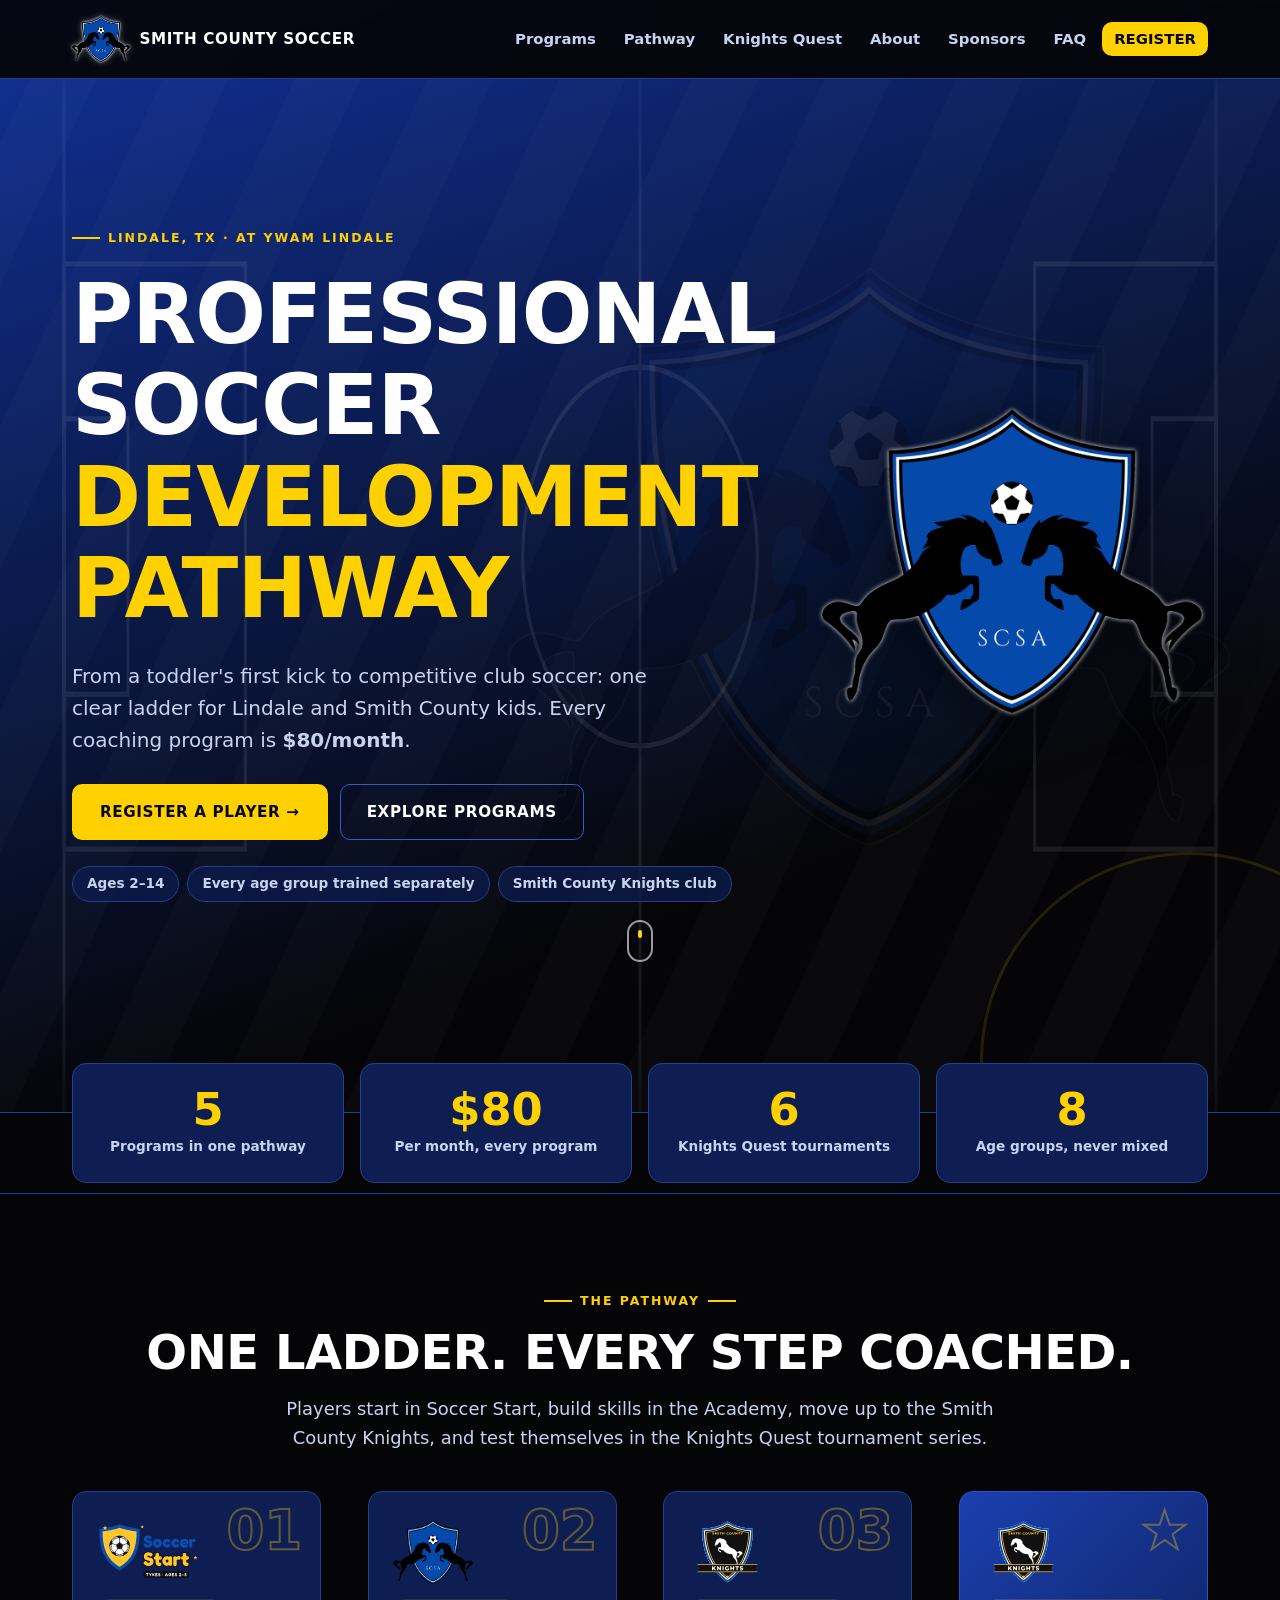
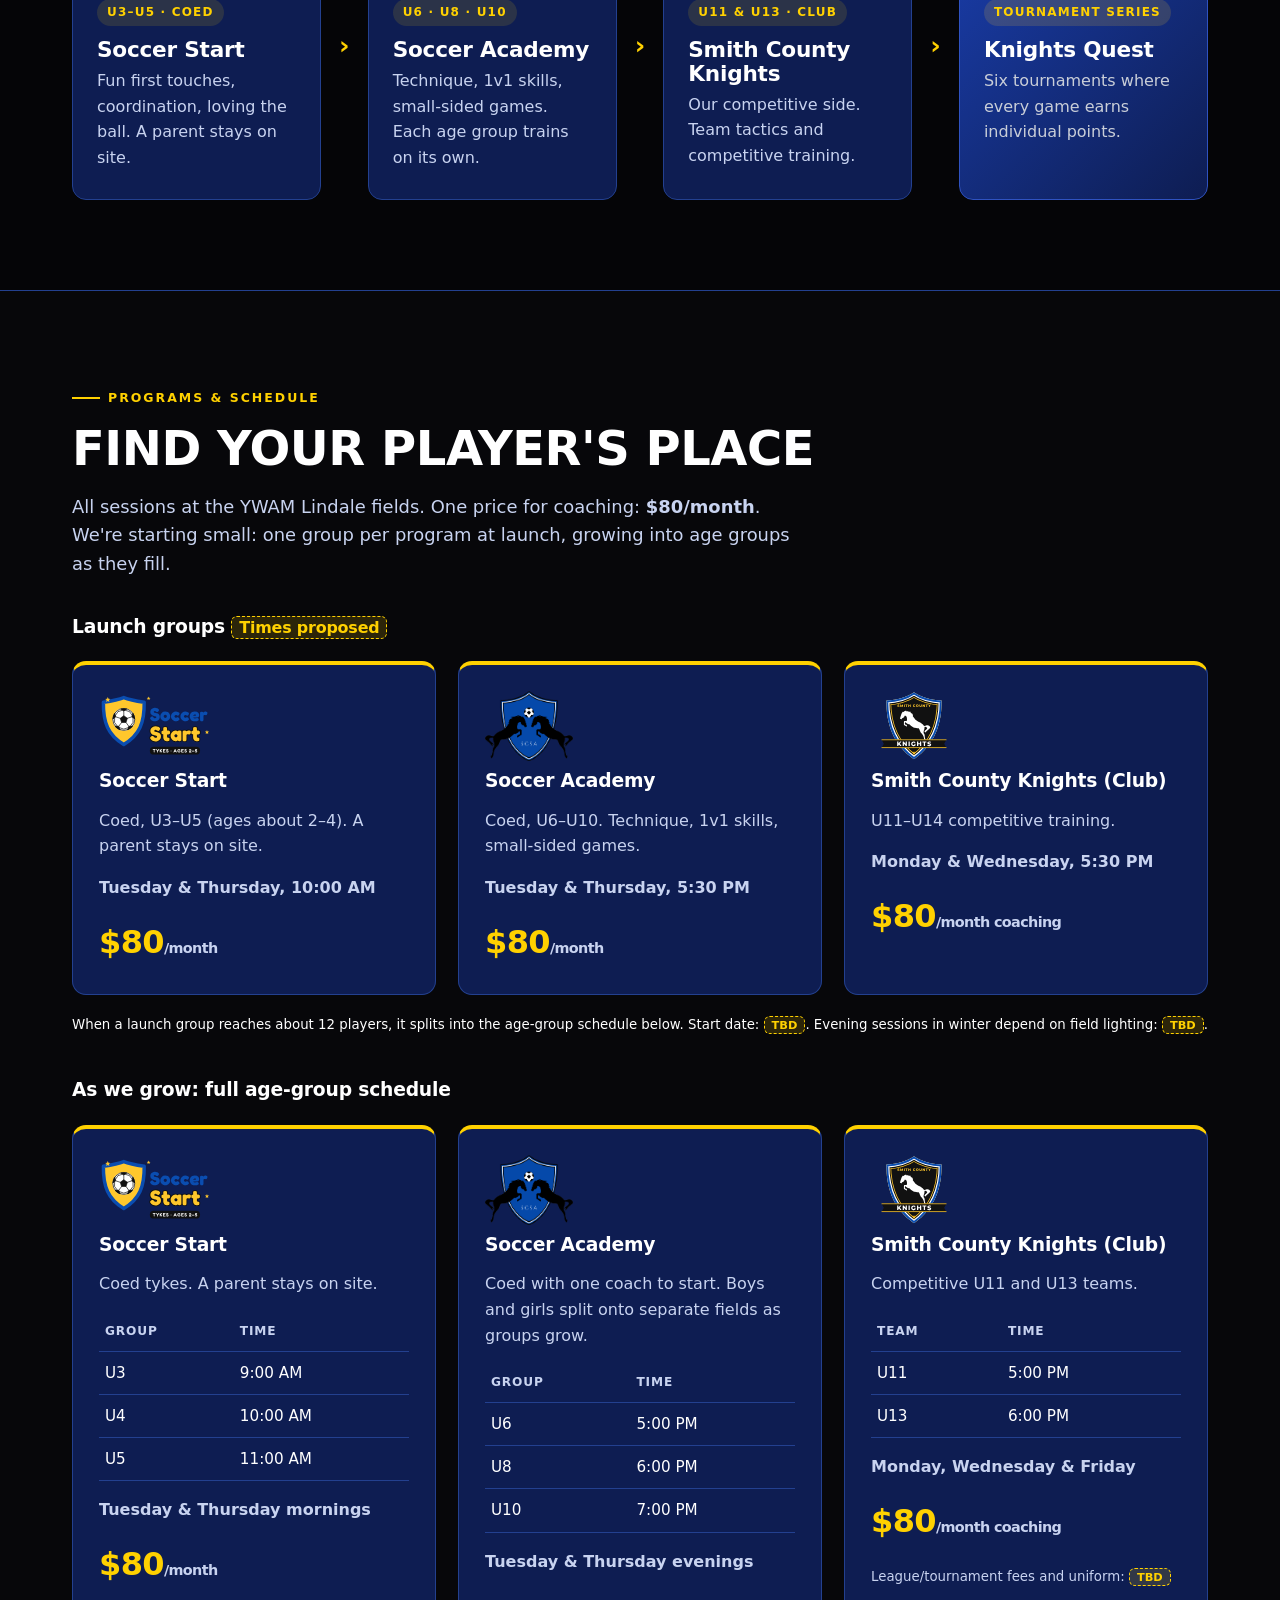
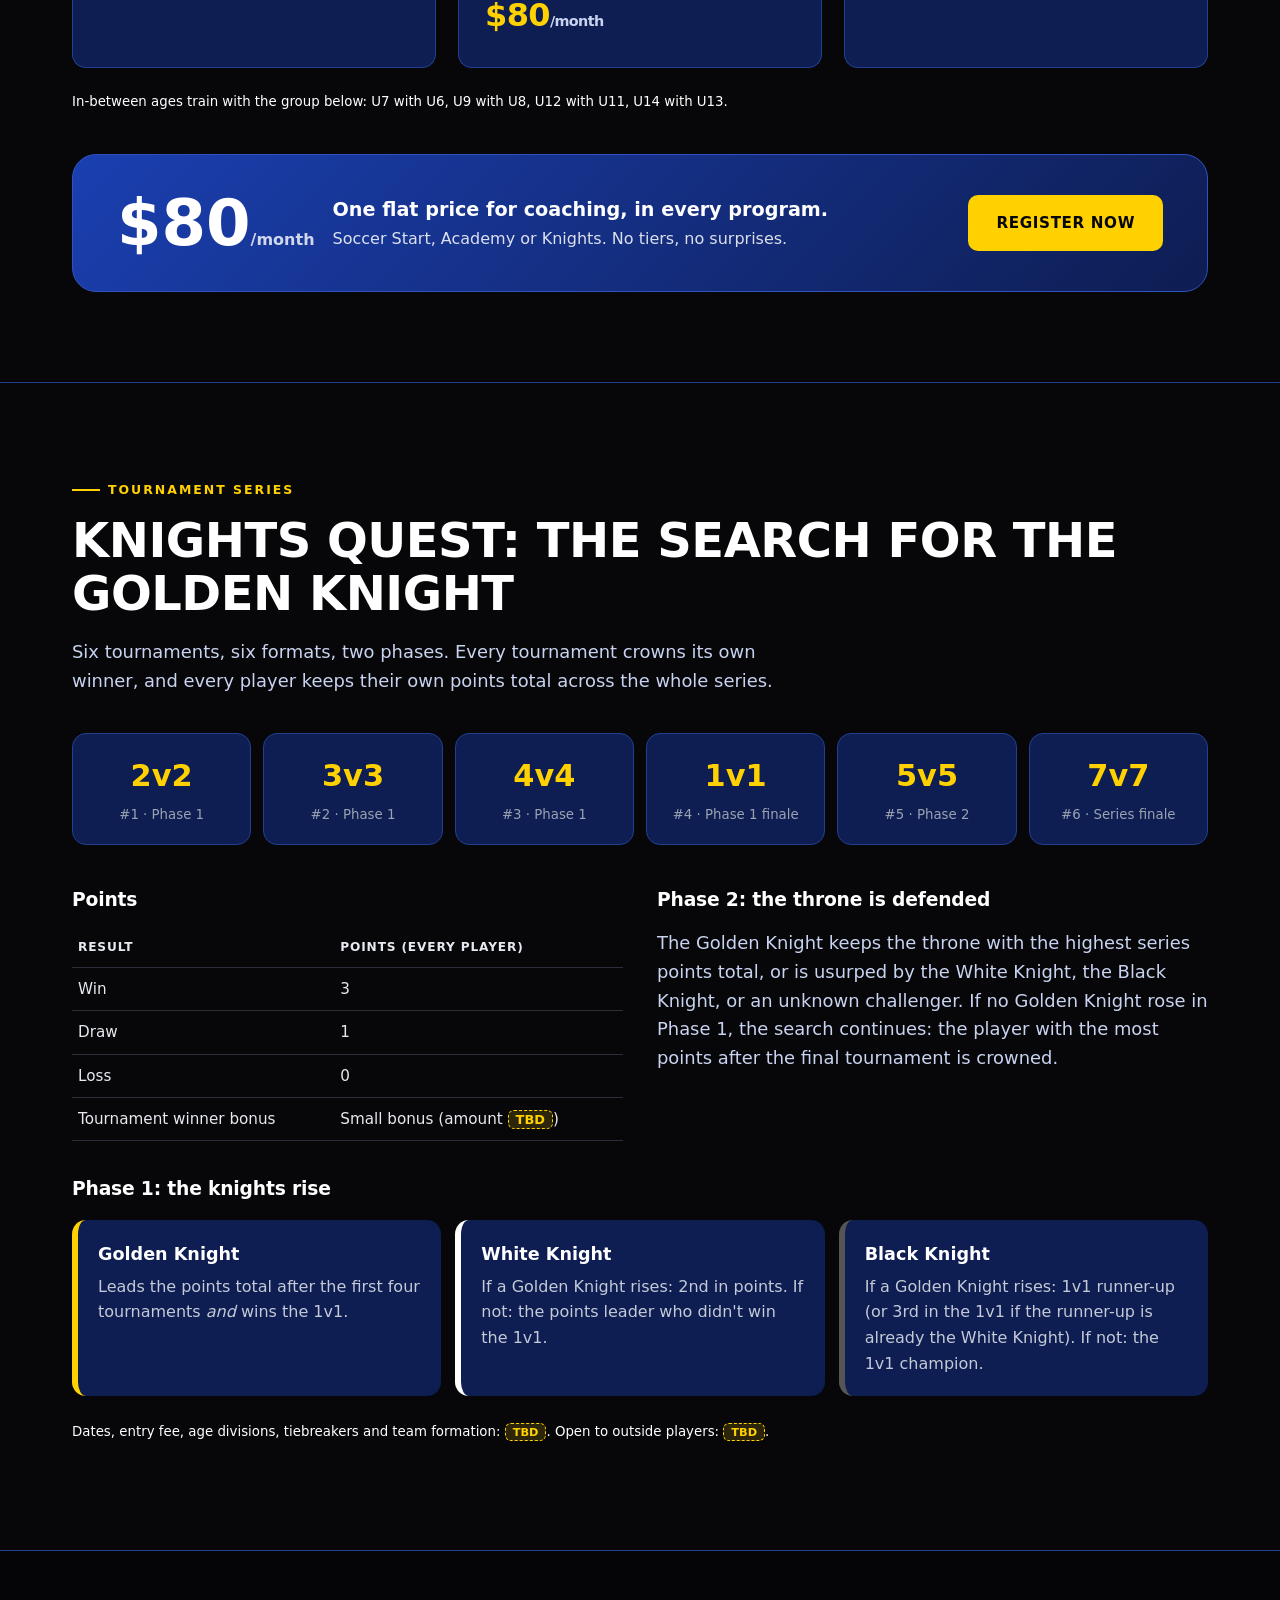
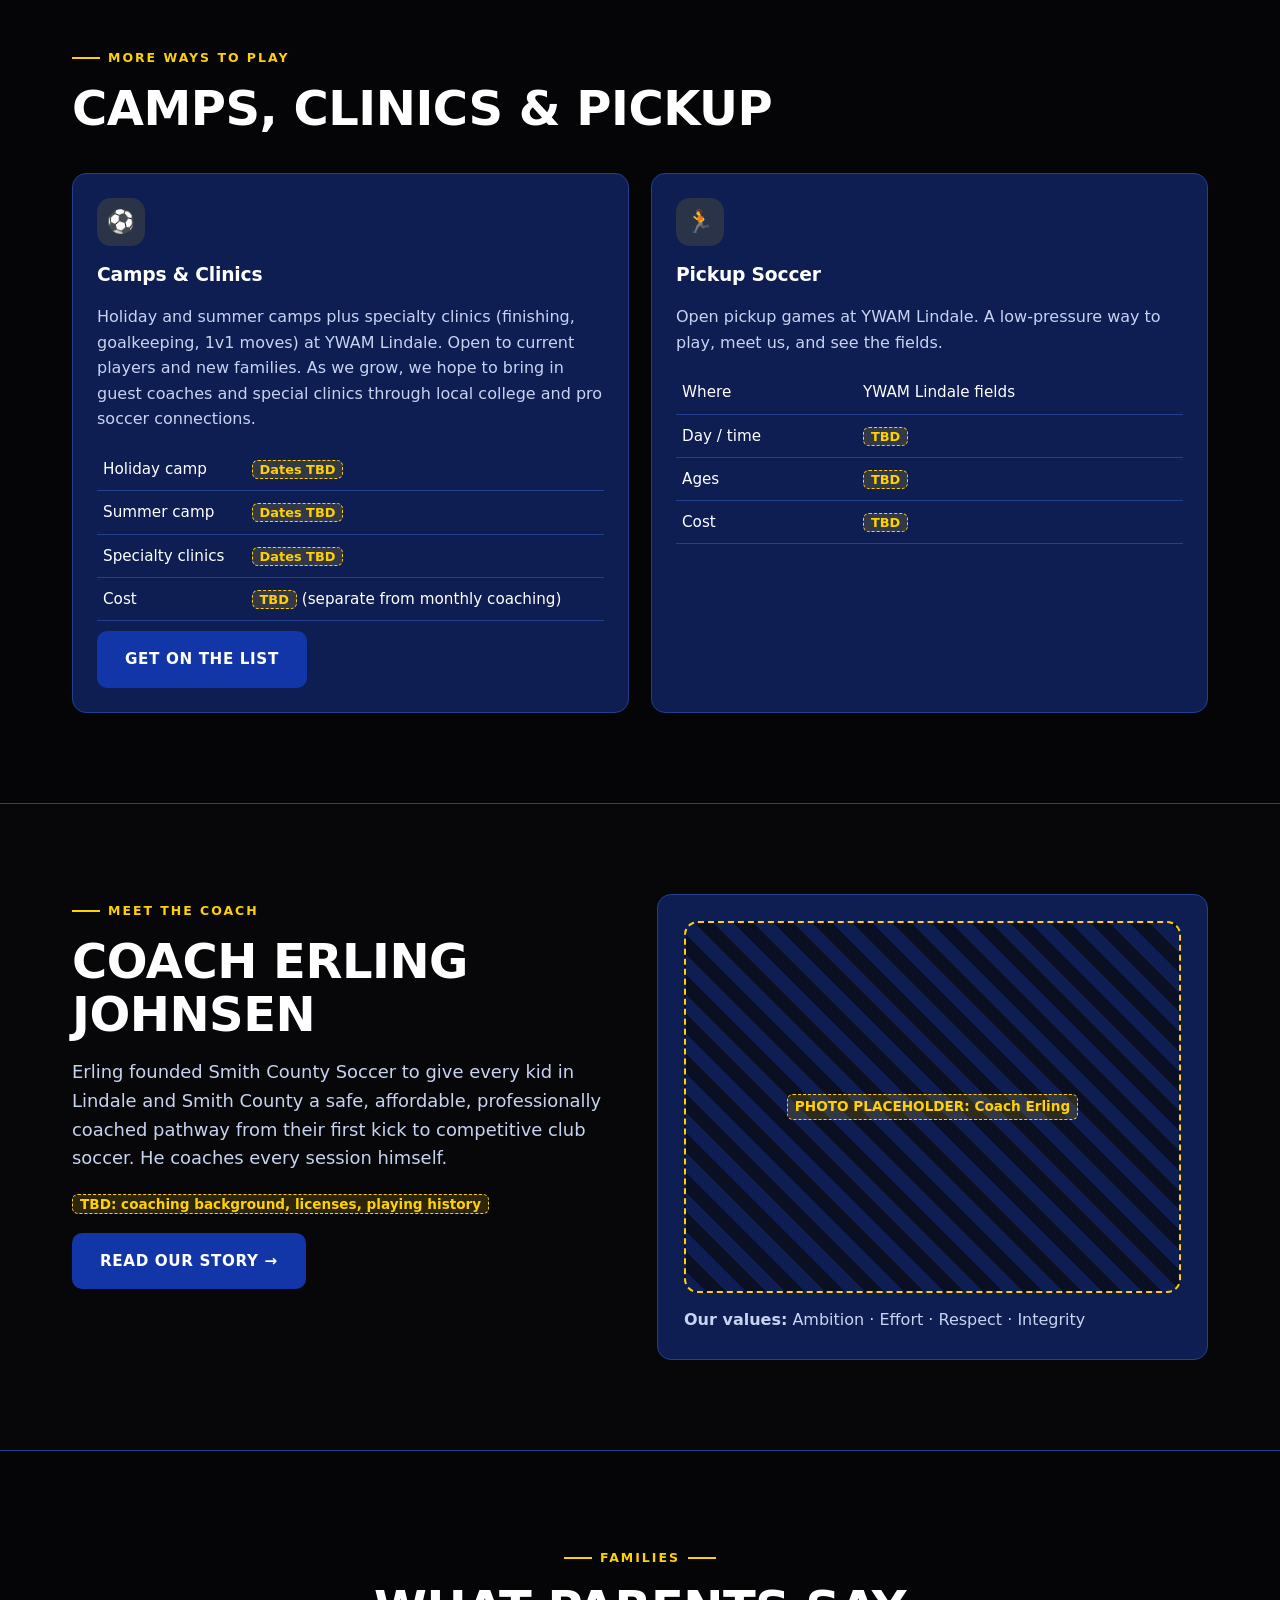
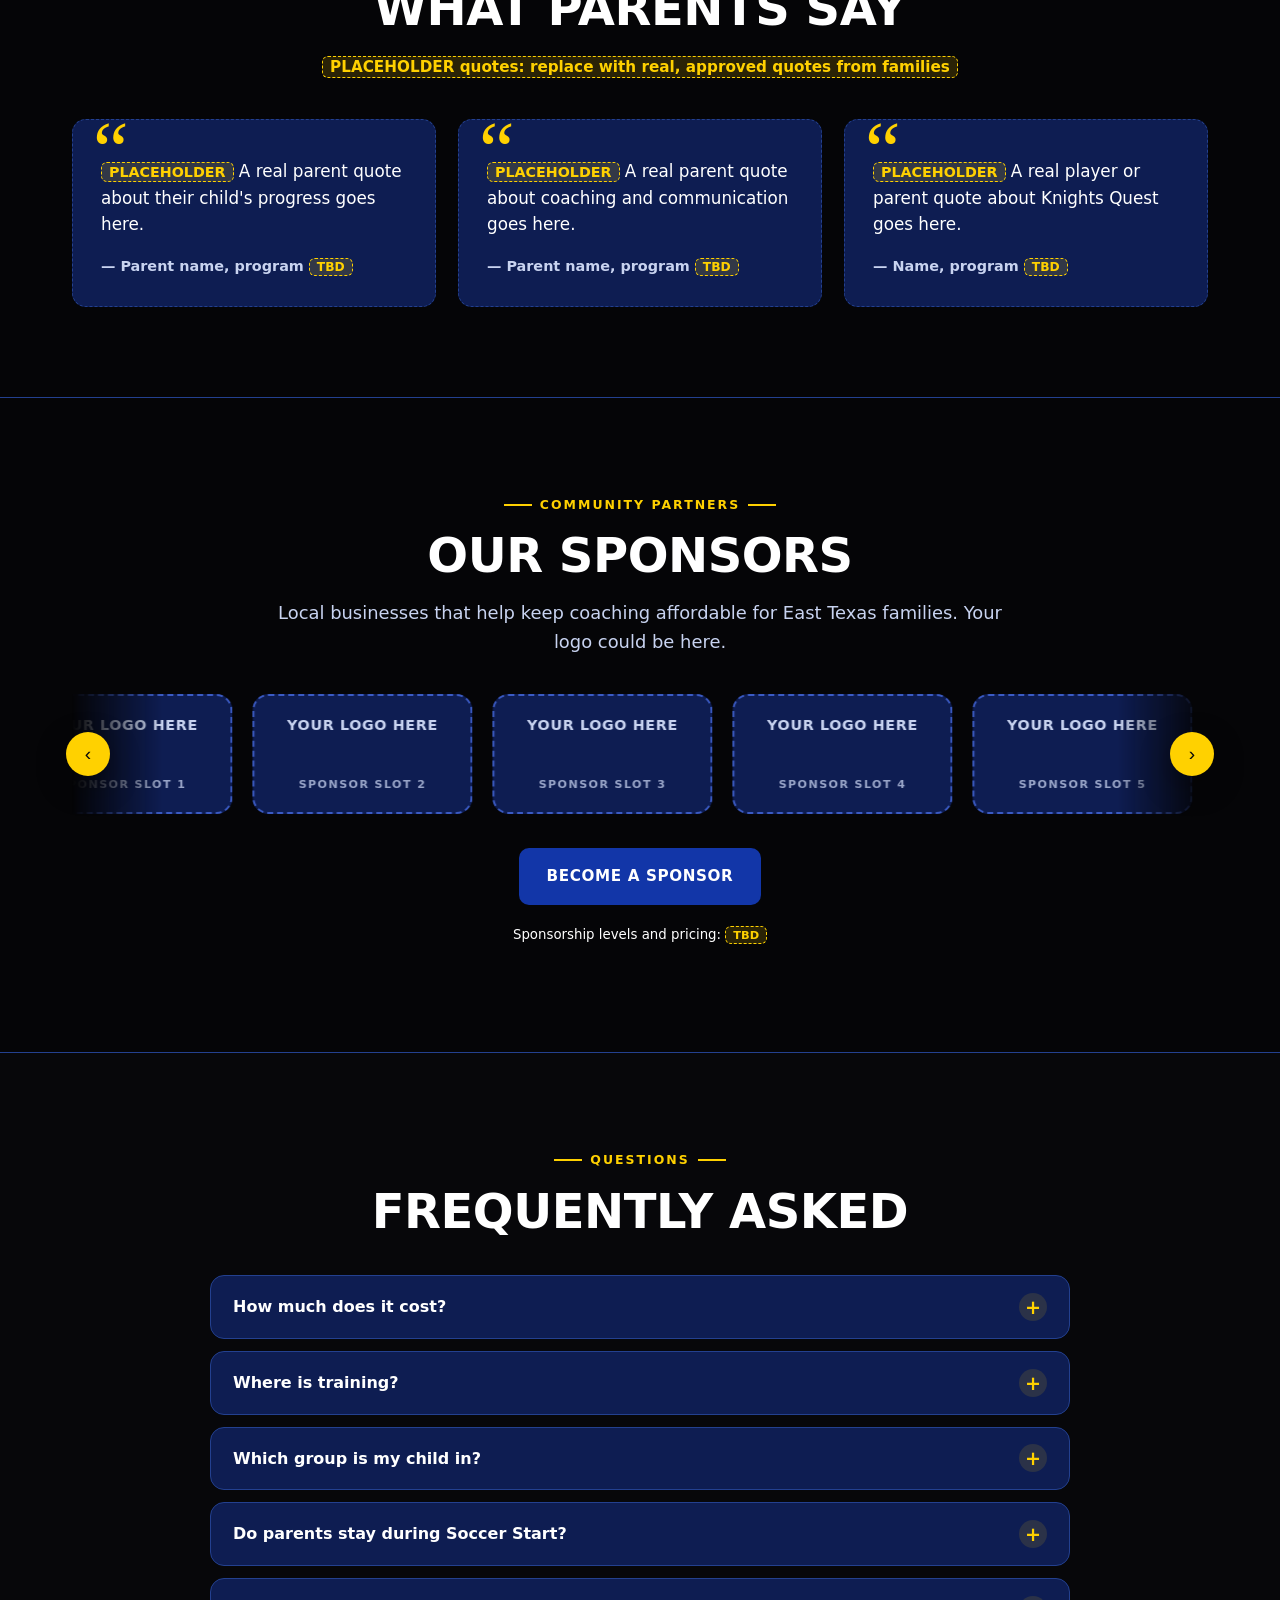
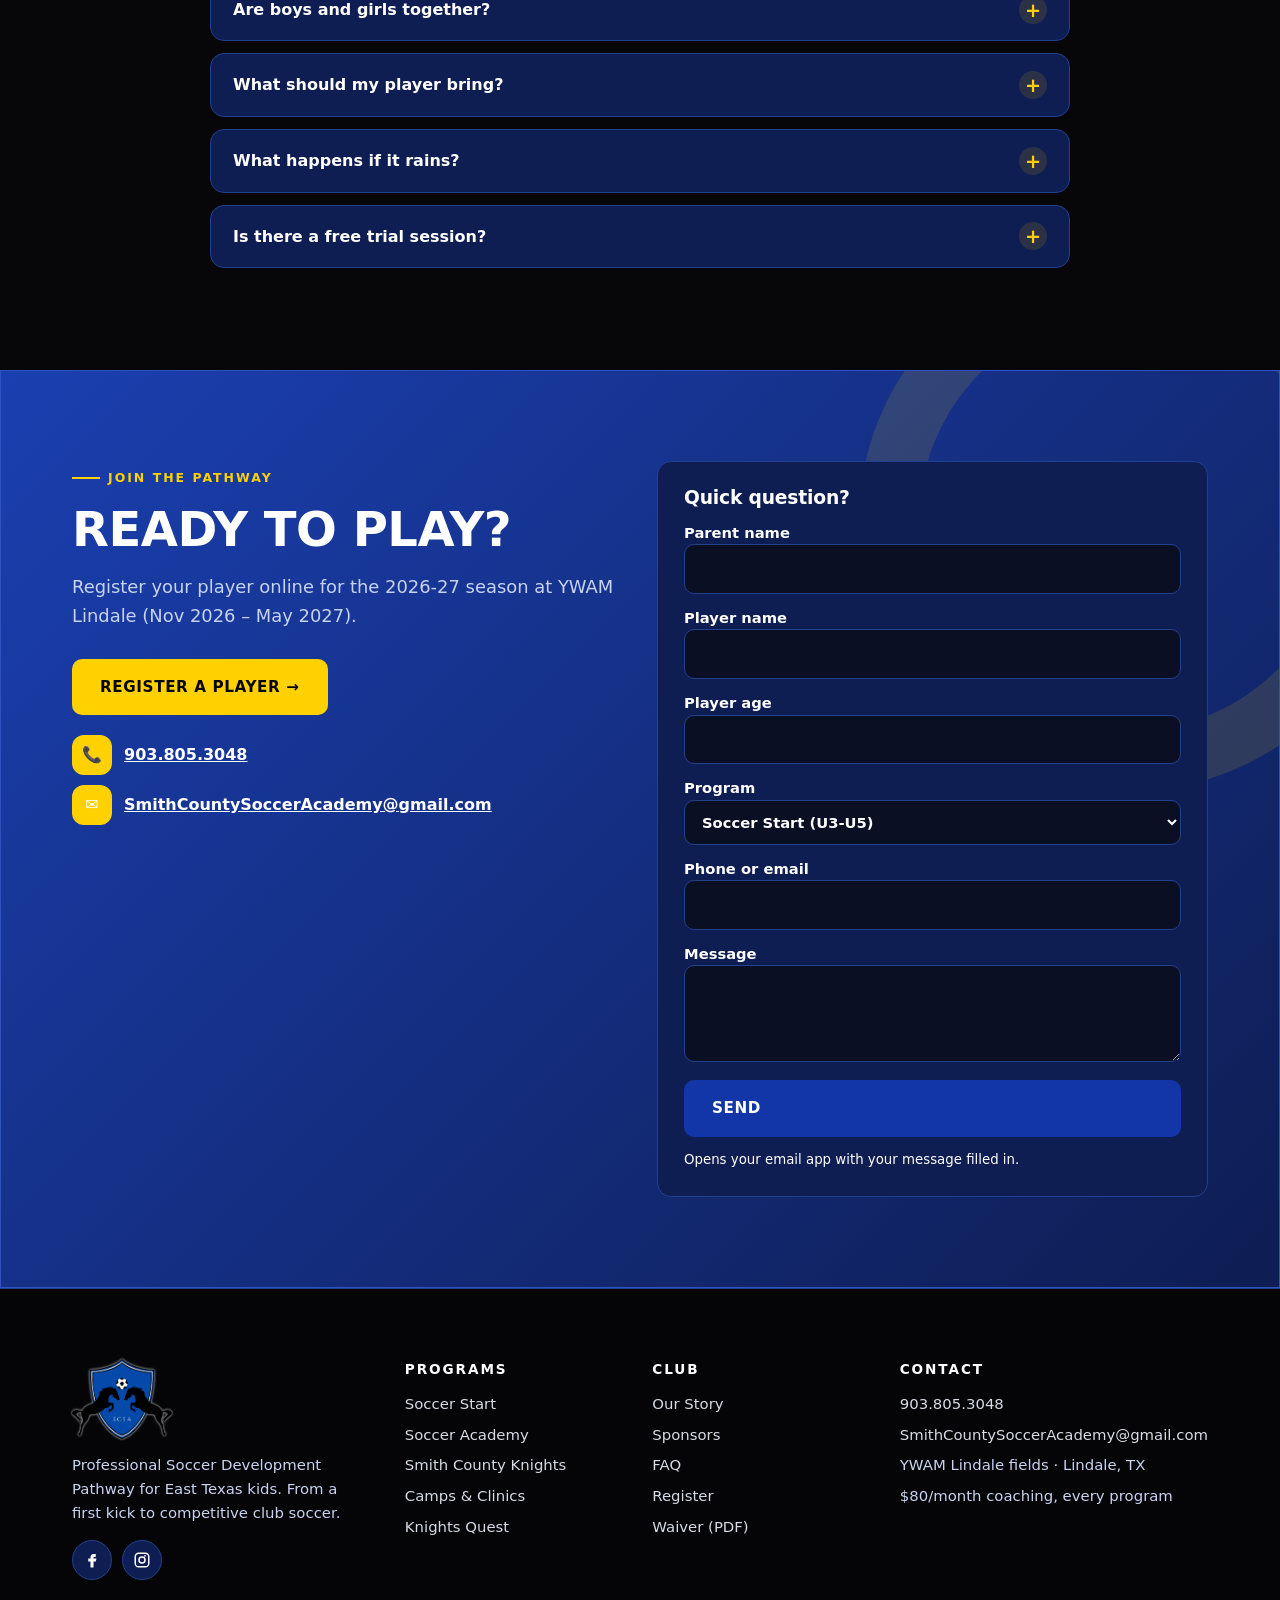
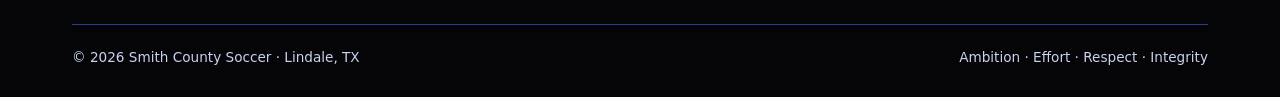
==== commit e176971b: "Restore original SCSA crest, favicon and dark royal-blue/yellow design" ====
--- a/index.html
+++ b/index.html
@@ -4,12 +4,12 @@
 <meta name="description" content="Youth soccer in Lindale, TX at YWAM Lindale: Soccer Start (U3-U5), Soccer Academy (U6-U10), Smith County Knights club (U11-U13), Camps &amp; Clinics and the Knights Quest tournament series. $80/month coaching.">
 <link rel="canonical" href="https://smithcountysoccer.com/">
 <meta property="og:title" content="Smith County Soccer | Professional Soccer Development Pathway | Lindale, TX"><meta property="og:description" content="Youth soccer in Lindale, TX at YWAM Lindale: Soccer Start (U3-U5), Soccer Academy (U6-U10), Smith County Knights club (U11-U13), Camps &amp; Clinics and the Knights Quest tournament series. $80/month coaching.">
-<meta property="og:image" content="https://smithcountysoccer.com/assets/img/crest.svg"><meta name="theme-color" content="#0A4DB0">
-<link rel="icon" href="assets/img/favicon.png"><link rel="stylesheet" href="assets/style.css">
+<meta property="og:image" content="https://smithcountysoccer.com/assets/img/scsa-crest.png"><meta name="theme-color" content="#050507">
+<link rel="icon" href="assets/img/favicon.png"><link rel="apple-touch-icon" href="assets/img/apple-touch-icon.png"><link rel="stylesheet" href="assets/style.css">
 </head><body>
 <a class="skip" href="#main">Skip to content</a>
 <header class="site"><div class="wrap nav">
- <a class="brand" href="index.html#top"><img src="assets/img/crest-reverse.svg" alt="" width="46" height="37"><span>SMITH COUNTY SOCCER</span></a>
+ <a class="brand" href="index.html#top"><img src="assets/img/scsa-crest.png" alt="" width="46" height="37"><span>SMITH COUNTY SOCCER</span></a>
  <button class="menu-btn" aria-expanded="false" aria-controls="menu">Menu</button>
  <ul id="menu"><li><a href="#programs">Programs</a></li><li><a href="#pathway">Pathway</a></li><li><a href="#knights-quest">Knights Quest</a></li><li><a href="about.html">About</a></li><li><a href="#sponsors">Sponsors</a></li><li><a href="#faq">FAQ</a></li><li><a class="navcta" href="register.html">Register</a></li></ul>
 </div></header>
@@ -18,7 +18,7 @@
  <div class="layer l-sky" data-speed="0.15" aria-hidden="true"></div>
  <div class="layer l-lines" data-speed="0.3" aria-hidden="true"></div>
  <div class="layer l-glow" data-speed="0.45" aria-hidden="true"></div>
- <div class="layer l-crest" data-speed="0.55" aria-hidden="true"><img src="assets/img/crest-reverse.svg" alt=""></div>
+ <div class="layer l-crest" data-speed="0.55" aria-hidden="true"><img src="assets/img/scsa-crest.png" alt=""></div>
  <div class="layer l-stripes" aria-hidden="true"></div>
  <div class="wrap content">
   <div class="reveal">
@@ -28,7 +28,7 @@
    <div class="cta"><a class="btn" href="register.html">Register a Player &rarr;</a><a class="btn alt" href="#programs">Explore Programs</a></div>
    <div class="chips"><span class="chip">Ages 2&ndash;14</span><span class="chip">Every age group trained separately</span><span class="chip">Smith County Knights club</span></div>
   </div>
-  <div class="hero-badge reveal d2"><img src="assets/img/crest-reverse.svg" alt="Smith County Soccer crest" width="380" height="308"></div>
+  <div class="hero-badge reveal d2"><img src="assets/img/scsa-crest.png" alt="Smith County Soccer Academy (SCSA) crest" width="380" height="304"></div>
  </div>
  <a class="scroll-cue" href="#pathway" aria-label="Scroll to the pathway"></a>
 </section>
@@ -48,7 +48,7 @@
  <div class="pathway">
   <div class="pstep reveal"><span class="num">01</span><img src="assets/img/soccer-start.svg" alt=""><span class="age">U3&ndash;U5 &middot; Coed</span><h3>Soccer Start</h3><p>Fun first touches, coordination, loving the ball. A parent stays on site.</p></div>
   <div class="arrow" aria-hidden="true">&rsaquo;</div>
-  <div class="pstep reveal d1"><span class="num">02</span><img src="assets/img/icon.svg" alt=""><span class="age">U6 &middot; U8 &middot; U10</span><h3>Soccer Academy</h3><p>Technique, 1v1 skills, small-sided games. Each age group trains on its own.</p></div>
+  <div class="pstep reveal d1"><span class="num">02</span><img src="assets/img/scsa-crest.png" alt=""><span class="age">U6 &middot; U8 &middot; U10</span><h3>Soccer Academy</h3><p>Technique, 1v1 skills, small-sided games. Each age group trains on its own.</p></div>
   <div class="arrow" aria-hidden="true">&rsaquo;</div>
   <div class="pstep reveal d2"><span class="num">03</span><img src="assets/img/knights.svg" alt=""><span class="age">U11 &amp; U13 &middot; Club</span><h3>Smith County Knights</h3><p>Our competitive side. Team tactics and competitive training.</p></div>
   <div class="arrow" aria-hidden="true">&rsaquo;</div>
@@ -63,7 +63,7 @@
  <div class="cards">
   <div class="card pcard reveal"><img class="logo" src="assets/img/soccer-start.svg" alt="Soccer Start logo"><h3>Soccer Start</h3><p>Coed, U3&ndash;U5 (ages about 2&ndash;4). A parent stays on site.</p>
    <p><strong>Tuesday &amp; Thursday, 10:00 AM</strong></p><div class="price">$80<small>/month</small></div></div>
-  <div class="card pcard reveal d1"><img class="logo" src="assets/img/icon.svg" alt=""><h3>Soccer Academy</h3><p>Coed, U6&ndash;U10. Technique, 1v1 skills, small-sided games.</p>
+  <div class="card pcard reveal d1"><img class="logo" src="assets/img/scsa-crest.png" alt=""><h3>Soccer Academy</h3><p>Coed, U6&ndash;U10. Technique, 1v1 skills, small-sided games.</p>
    <p><strong>Tuesday &amp; Thursday, 5:30 PM</strong></p><div class="price">$80<small>/month</small></div></div>
   <div class="card pcard knights reveal d2"><img class="logo" src="assets/img/knights.svg" alt="Smith County Knights logo"><h3>Smith County Knights (Club)</h3><p>U11&ndash;U14 competitive training.</p>
    <p><strong>Monday &amp; Wednesday, 5:30 PM</strong></p><div class="price">$80<small>/month coaching</small></div></div>
@@ -74,7 +74,7 @@
   <div class="card pcard reveal"><img class="logo" src="assets/img/soccer-start.svg" alt="Soccer Start logo"><h3>Soccer Start</h3><p>Coed tykes. A parent stays on site.</p>
    <table><tr><th>Group</th><th>Time</th></tr><tr><td>U3</td><td>9:00 AM</td></tr><tr><td>U4</td><td>10:00 AM</td></tr><tr><td>U5</td><td>11:00 AM</td></tr></table>
    <p><strong>Tuesday &amp; Thursday mornings</strong></p><div class="price">$80<small>/month</small></div></div>
-  <div class="card pcard reveal d1"><img class="logo" src="assets/img/icon.svg" alt=""><h3>Soccer Academy</h3><p>Coed with one coach to start. Boys and girls split onto separate fields as groups grow.</p>
+  <div class="card pcard reveal d1"><img class="logo" src="assets/img/scsa-crest.png" alt=""><h3>Soccer Academy</h3><p>Coed with one coach to start. Boys and girls split onto separate fields as groups grow.</p>
    <table><tr><th>Group</th><th>Time</th></tr><tr><td>U6</td><td>5:00 PM</td></tr><tr><td>U8</td><td>6:00 PM</td></tr><tr><td>U10</td><td>7:00 PM</td></tr></table>
    <p><strong>Tuesday &amp; Thursday evenings</strong></p><div class="price">$80<small>/month</small></div></div>
   <div class="card pcard knights reveal d2"><img class="logo" src="assets/img/knights.svg" alt="Smith County Knights logo"><h3>Smith County Knights (Club)</h3><p>Competitive U11 and U13 teams.</p>
@@ -185,7 +185,7 @@
 
 <footer class="site"><div class="wrap">
  <div class="fgrid">
-  <div><img class="logo" src="assets/img/wordmark-reverse.svg" alt="Smith County Soccer"><p>Professional Soccer Development Pathway for East Texas kids. From a first kick to competitive club soccer.</p>
+  <div><img class="logo" src="assets/img/scsa-crest.png" alt="Smith County Soccer"><p>Professional Soccer Development Pathway for East Texas kids. From a first kick to competitive club soccer.</p>
    <div class="social"><a href="https://www.facebook.com/smithcountysoccer" aria-label="Facebook"><svg viewBox="0 0 24 24" aria-hidden="true"><path d="M14 8h3V4h-3c-2.8 0-4 1.8-4 4.3V10H7v4h3v8h4v-8h3l1-4h-4V8.6c0-.4.3-.6.6-.6z"/></svg></a><a href="https://www.instagram.com/smithcountysocceracademy" aria-label="Instagram"><svg viewBox="0 0 24 24" aria-hidden="true"><path d="M12 7a5 5 0 100 10 5 5 0 000-10zm0 8a3 3 0 110-6 3 3 0 010 6zm5.2-8.6a1.2 1.2 0 11-2.4 0 1.2 1.2 0 012.4 0zM16.5 2h-9A5.5 5.5 0 002 7.5v9A5.5 5.5 0 007.5 22h9a5.5 5.5 0 005.5-5.5v-9A5.5 5.5 0 0016.5 2zm3.5 14.5a3.5 3.5 0 01-3.5 3.5h-9A3.5 3.5 0 014 16.5v-9A3.5 3.5 0 017.5 4h9A3.5 3.5 0 0120 7.5z"/></svg></a></div></div>
   <div><h4>Programs</h4><ul><li><a href="index.html#programs">Soccer Start</a></li><li><a href="index.html#programs">Soccer Academy</a></li><li><a href="index.html#programs">Smith County Knights</a></li><li><a href="index.html#camps">Camps &amp; Clinics</a></li><li><a href="index.html#knights-quest">Knights Quest</a></li></ul></div>
   <div><h4>Club</h4><ul><li><a href="about.html">Our Story</a></li><li><a href="index.html#sponsors">Sponsors</a></li><li><a href="index.html#faq">FAQ</a></li><li><a href="register.html">Register</a></li><li><a href="assets/docs/Waiver_and_Medical_Release.pdf">Waiver (PDF)</a></li></ul></div>
--- a/assets/style.css
+++ b/assets/style.css
@@ -200,3 +200,57 @@
 .bigcta .wrap{position:relative;z-index:1}
 @media(max-width:899px){.scroll-cue{display:none}.hero .content{padding-top:110px;padding-bottom:150px}}
 @media(max-width:420px){.brand{font-size:.78rem;letter-spacing:.03em}.brand img{height:38px}}
+/* ===== Restored original SCSA look (from sca-site, Oct 2026) ===== */
+:root{--blue:#1236a8;--blue2:#0e1d52;--navy:#0a0f24;--black:#050507;--yellow:#ffd100;--gray:#07070a;--ink:#fff;--muted:#c8d3f0;--line:#23408f;--card:#0e1d52;--r:14px;--shadow:0 10px 30px rgba(0,0,0,.35)}
+body{font-family:system-ui,-apple-system,"Segoe UI",Roboto,Helvetica,Arial,sans-serif;background:var(--black);color:#fff}
+a{color:var(--yellow)}
+h1,h2,h3{letter-spacing:-.01em}h2,.hero h1,.page-hero h1{text-transform:uppercase}
+section{border-top:1px solid var(--line)}section.alt,section.dark{background:var(--gray);color:#fff}
+.lede,.dark .lede,.chapter p,.pstep p,.card p,.mcard p,.timeline p,details>p{color:var(--muted)}
+.eyebrow.blue,.ch-num,.timeline time,.price,.stat b{color:var(--yellow)}
+header.site{background:rgba(5,5,7,.92);border-bottom:1px solid var(--line);backdrop-filter:blur(8px)}
+header.site.scrolled,header.site.solid{background:rgba(5,5,7,.92)}
+.brand{text-transform:uppercase;letter-spacing:.04em}
+.brand img,.hero-badge img,.l-crest img{filter:drop-shadow(0 0 1px rgba(255,255,255,.9)) drop-shadow(0 0 3px rgba(255,255,255,.35))}
+.hero-badge img{filter:drop-shadow(0 0 2px rgba(255,255,255,.85)) drop-shadow(0 10px 30px rgba(0,0,0,.55))}
+.nav ul a{color:var(--muted);border-radius:10px}.nav ul a:hover,.nav ul a[aria-current]{background:none;color:#fff}
+.nav ul a.navcta{color:#07070a;text-transform:uppercase}.nav ul.open{background:rgba(5,5,7,.97)}
+.btn{border-radius:10px;text-transform:uppercase;letter-spacing:.04em;font-size:.95rem;box-shadow:none;color:#07070a;border:2px solid transparent}
+.btn:hover{background:#e6b800;box-shadow:none}
+.btn.alt{background:transparent;border-color:#3b5bc4;color:#fff}.btn.alt:hover{background:transparent;border-color:var(--yellow);color:var(--yellow)}
+.btn.blue{background:var(--blue);color:#fff;box-shadow:none}
+.l-sky{background:radial-gradient(900px 400px at 85% -10%,rgba(255,209,0,.16),transparent 60%),linear-gradient(160deg,#1236a8 0%,#050507 70%)}
+.l-glow{background:none;border:3px solid rgba(255,209,0,.12);border-radius:50%;inset:auto -120px -160px auto;width:420px;height:420px}
+.l-lines{opacity:.08}.l-crest{opacity:.07}
+.l-stripes{background:repeating-linear-gradient(115deg,transparent 0 60px,rgba(255,255,255,.018) 60px 120px);height:100%;inset:0}
+.hero h1 .hl{background:none;color:var(--yellow);-webkit-text-fill-color:var(--yellow)}
+.hero p.sub{color:var(--muted);opacity:1}
+.chip{border-color:var(--line);background:rgba(14,29,82,.7);color:var(--muted);backdrop-filter:none}
+.pstep,.card,.mcard,.stat,.quote,details,form,.slot{background:var(--card);border:1px solid var(--line);box-shadow:none;color:#fff}
+.pstep .num{-webkit-text-stroke-color:var(--yellow)}.pstep .age{background:rgba(255,209,0,.12);color:var(--yellow)}
+.pstep.gold,.feature{background:linear-gradient(135deg,#1a3fb0,#0e1d52);border-color:#2f52c0}
+.pcard{border-top:4px solid var(--yellow)}.pcard::before{background:linear-gradient(160deg,rgba(255,209,0,.08),transparent 50%)}.pcard:hover{box-shadow:0 24px 50px rgba(0,0,0,.4)}
+.mcard .ico{background:rgba(255,209,0,.12);color:var(--yellow)}
+.arrow{color:var(--yellow)}
+td,th{border-color:var(--line)}th{color:var(--muted)}
+.pricebar,.bigcta{background:linear-gradient(135deg,#1a3fb0,#0e1d52);border:1px solid #2f52c0;box-shadow:none}
+.bigcta .lede{color:var(--muted)}.bigcta::after{border-color:rgba(255,209,0,.12)}
+.kq{background:radial-gradient(800px 400px at 85% 0%,rgba(255,209,0,.12),transparent 60%),var(--black)}
+.fmt,.kt{background:var(--card);border-color:var(--line)}.kt.g{border-color:var(--yellow)}
+.quote{border-style:dashed}.quote .who{color:var(--muted)}
+.sponsors{background:var(--black)}.slot{border:2px dashed #3b5bc4;color:var(--muted)}.slot:hover{border-color:var(--yellow);color:var(--yellow)}
+.cbtn{background:var(--yellow);color:#07070a}.cbtn:hover{background:#e6b800}
+summary{color:#fff}summary::after{background:rgba(255,209,0,.12);color:var(--yellow)}
+label{color:#fff}input,select,textarea{background:#0a0f24;color:#fff;border-color:var(--line);border-radius:10px}
+input:focus,select:focus,textarea:focus{border-color:var(--yellow);box-shadow:0 0 0 4px rgba(255,209,0,.15)}
+footer.site{background:#050507;border-top:1px solid var(--line);color:var(--muted)}.social a{background:var(--card);border-color:var(--line)}.social a:hover{background:var(--blue)}.fbottom{border-color:var(--line)}
+footer.site .logo{height:80px;filter:drop-shadow(0 0 1px rgba(255,255,255,.9))}
+.page-hero{background:radial-gradient(900px 400px at 85% -10%,rgba(255,209,0,.16),transparent 60%),linear-gradient(160deg,#1236a8 0%,#050507 70%)}
+.page-hero::after{border:3px solid rgba(255,209,0,.12);box-shadow:none}
+.chapter{border-color:var(--line)}.prog-dots a{color:var(--muted)}.prog-dots a.on{color:var(--yellow)}.prog-dots a::before{border-color:#3b5bc4}
+.stage-inner{background:linear-gradient(160deg,#1236a8,#050507);border:1px solid var(--line)}
+.ladder-v i{background:var(--card);border:1px solid var(--line)}
+.timeline{border-left-color:var(--line)}.timeline li::before{border-color:var(--blue)}
+.tbd{background:rgba(255,209,0,.15);border-color:var(--yellow);color:var(--yellow)}
+.photo-ph{border-color:var(--yellow);background:repeating-linear-gradient(45deg,#0e1d52 0 14px,#0a0f24 14px 28px);color:var(--muted)}
+.readbar{background:rgba(255,255,255,.08)}
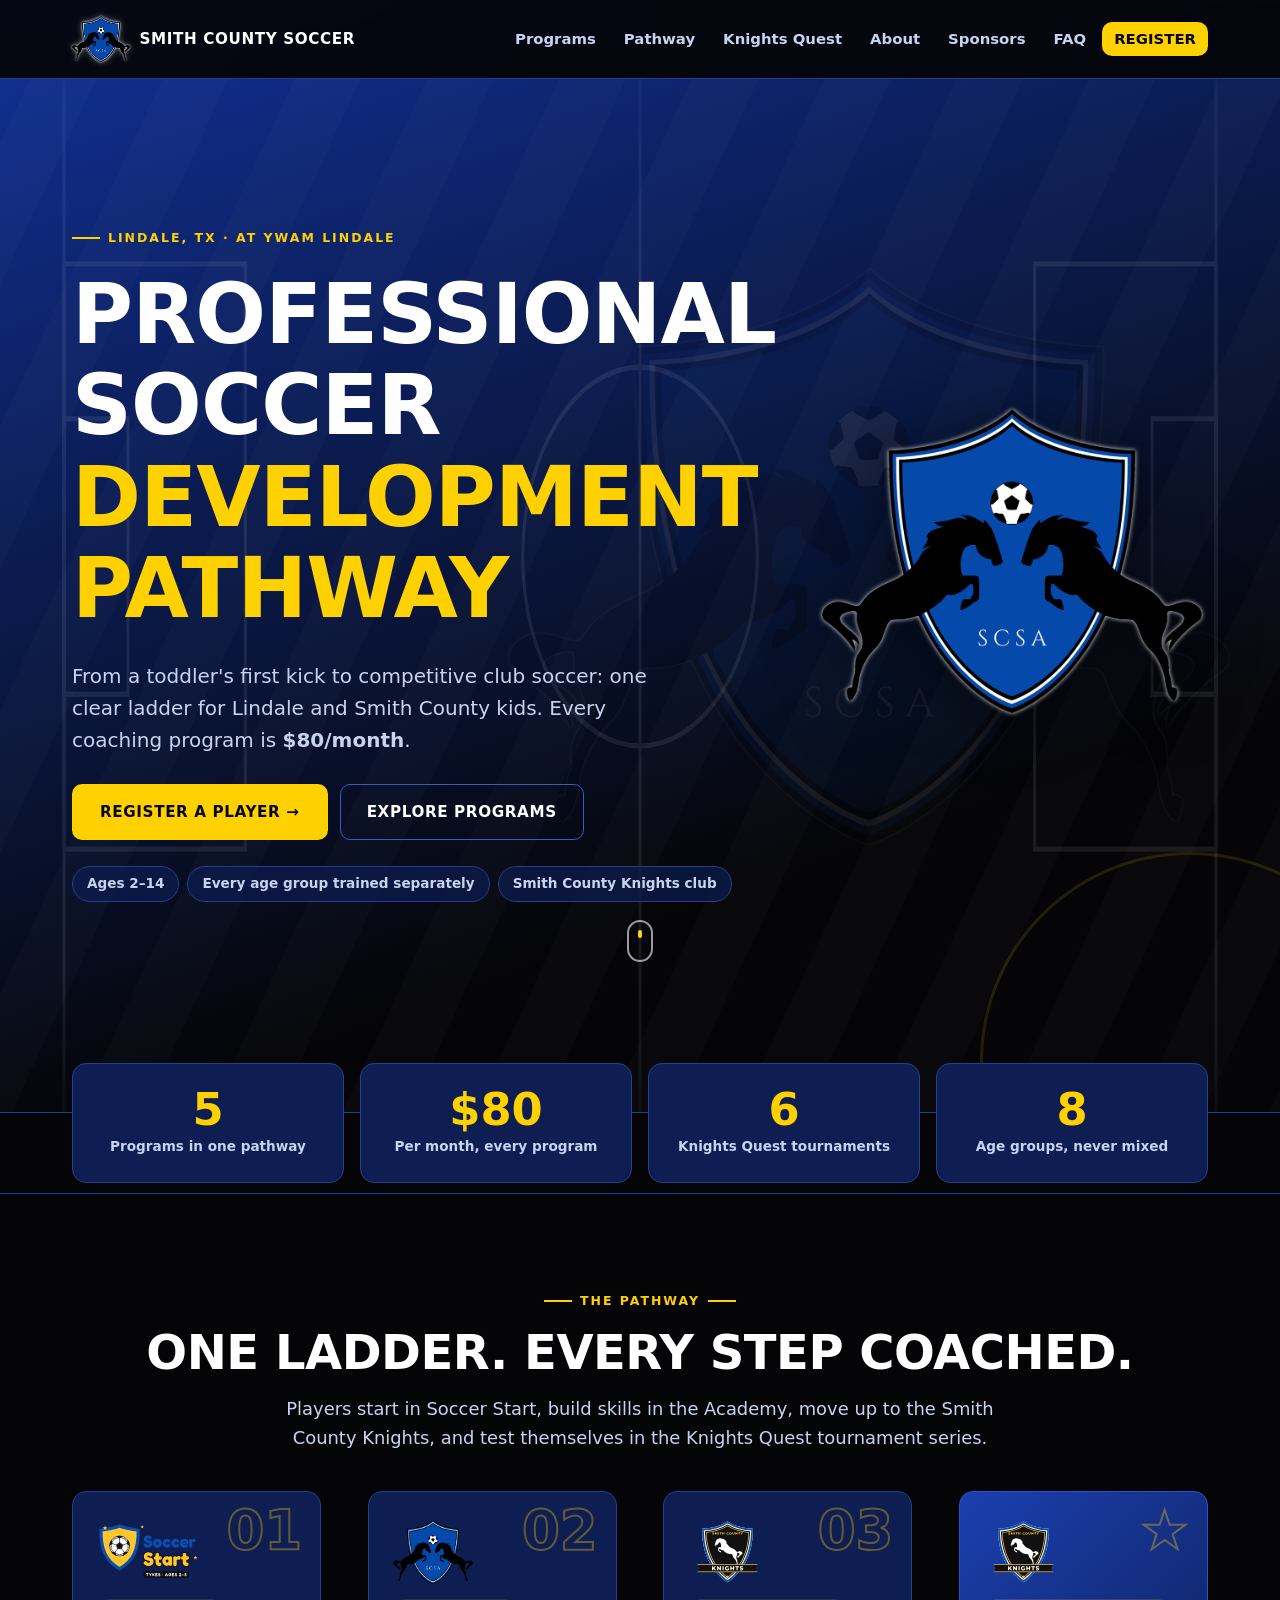
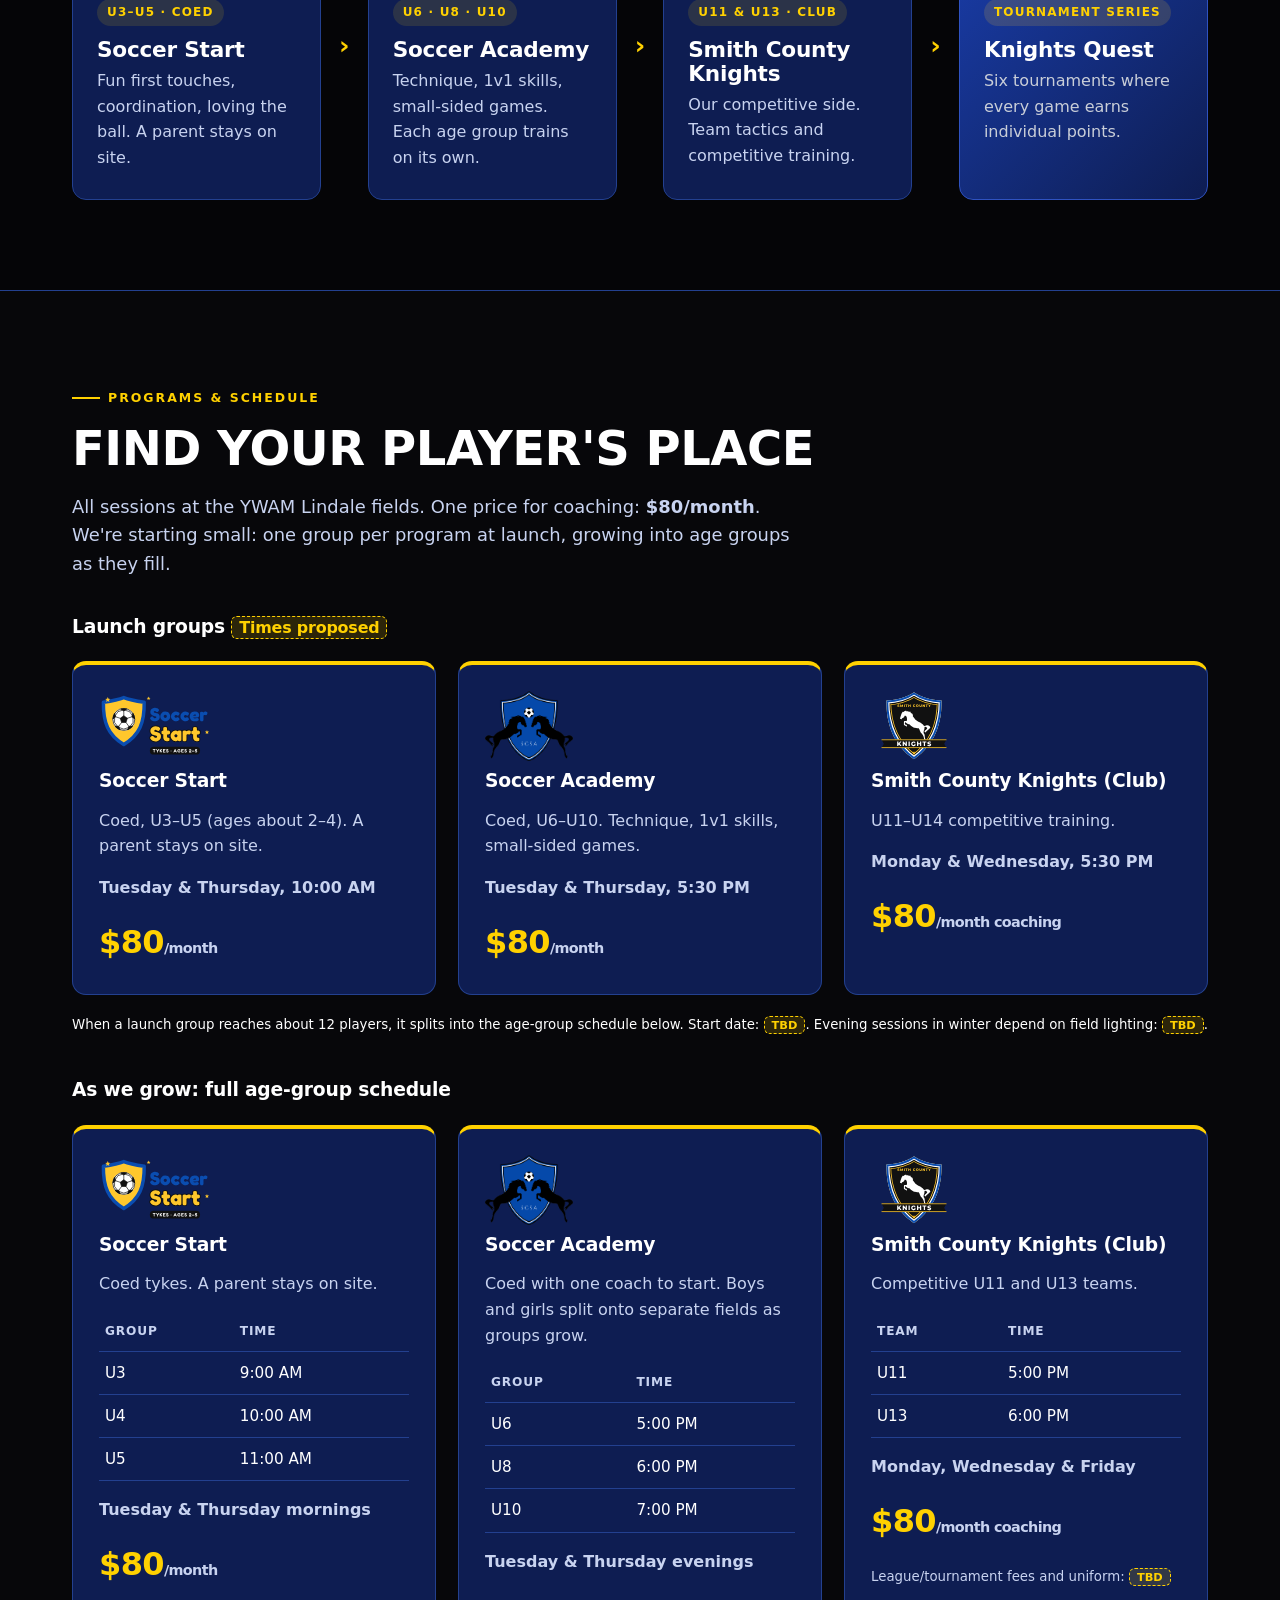
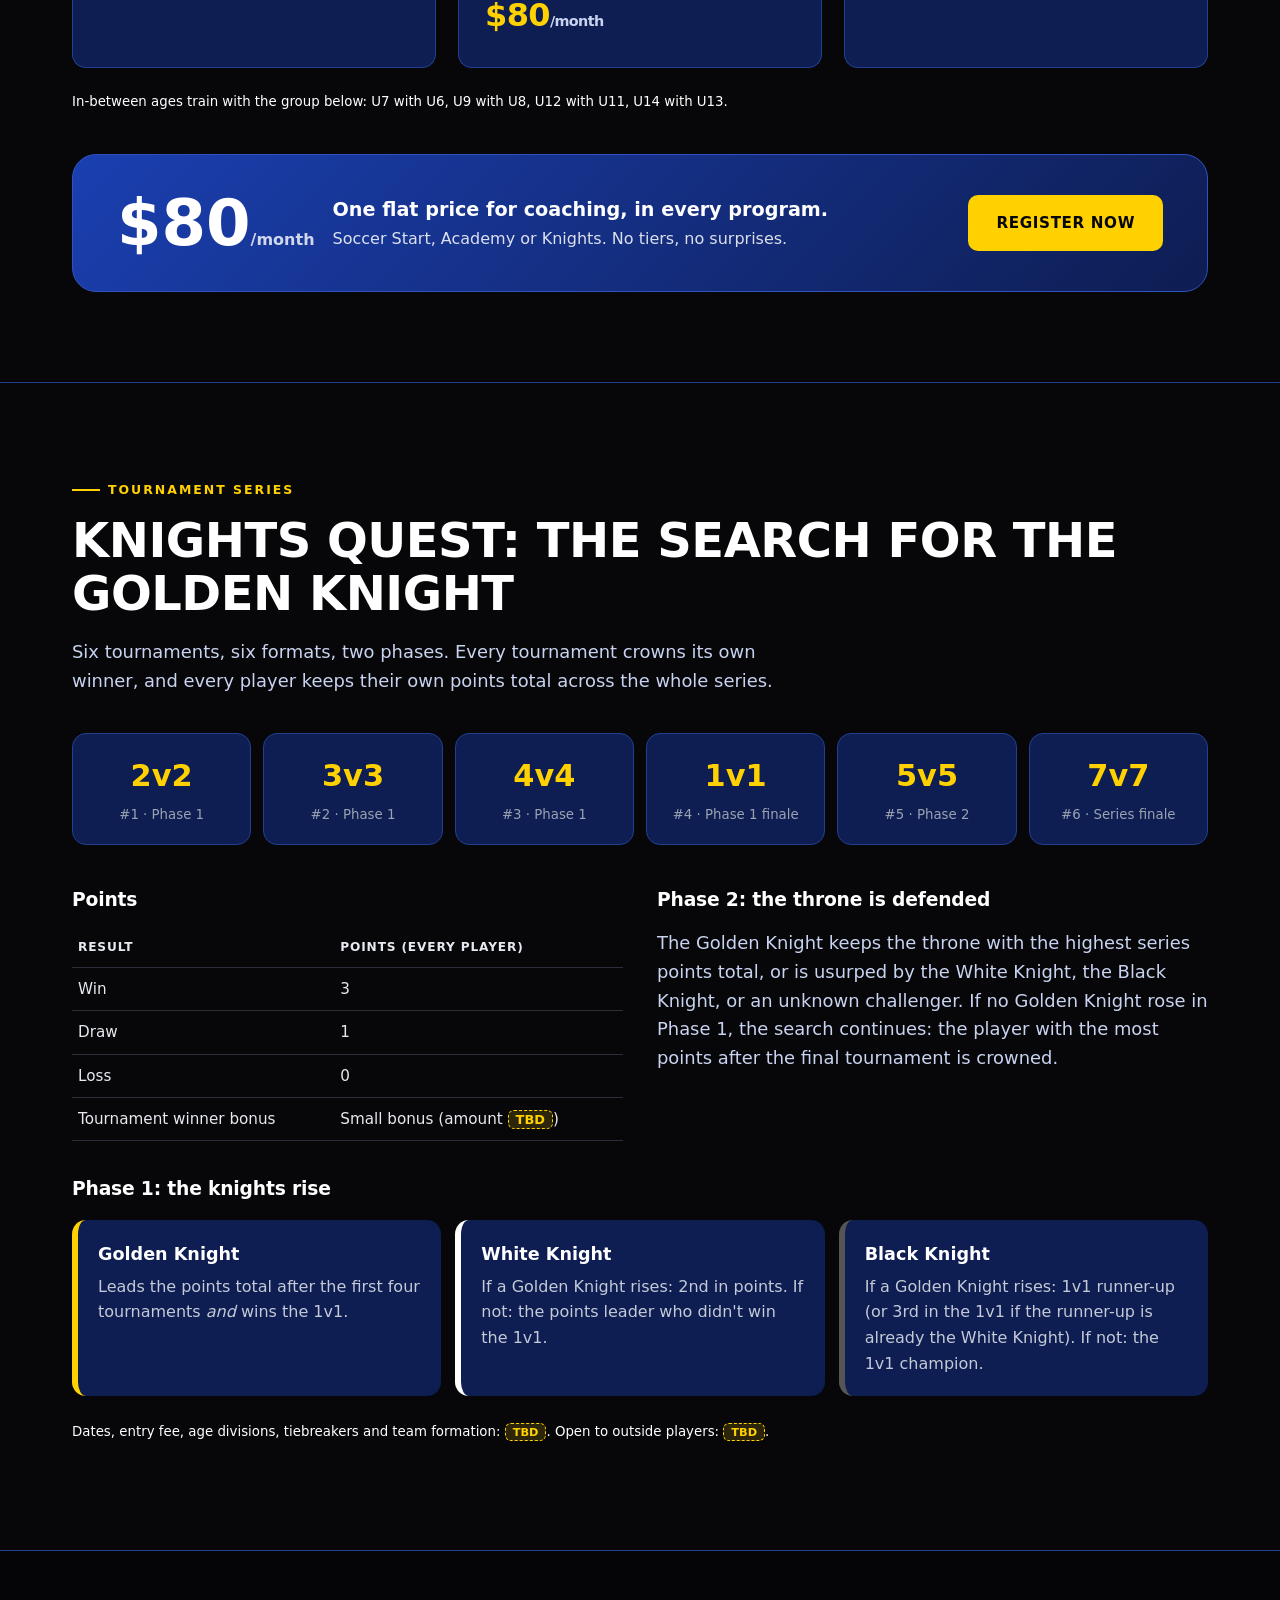
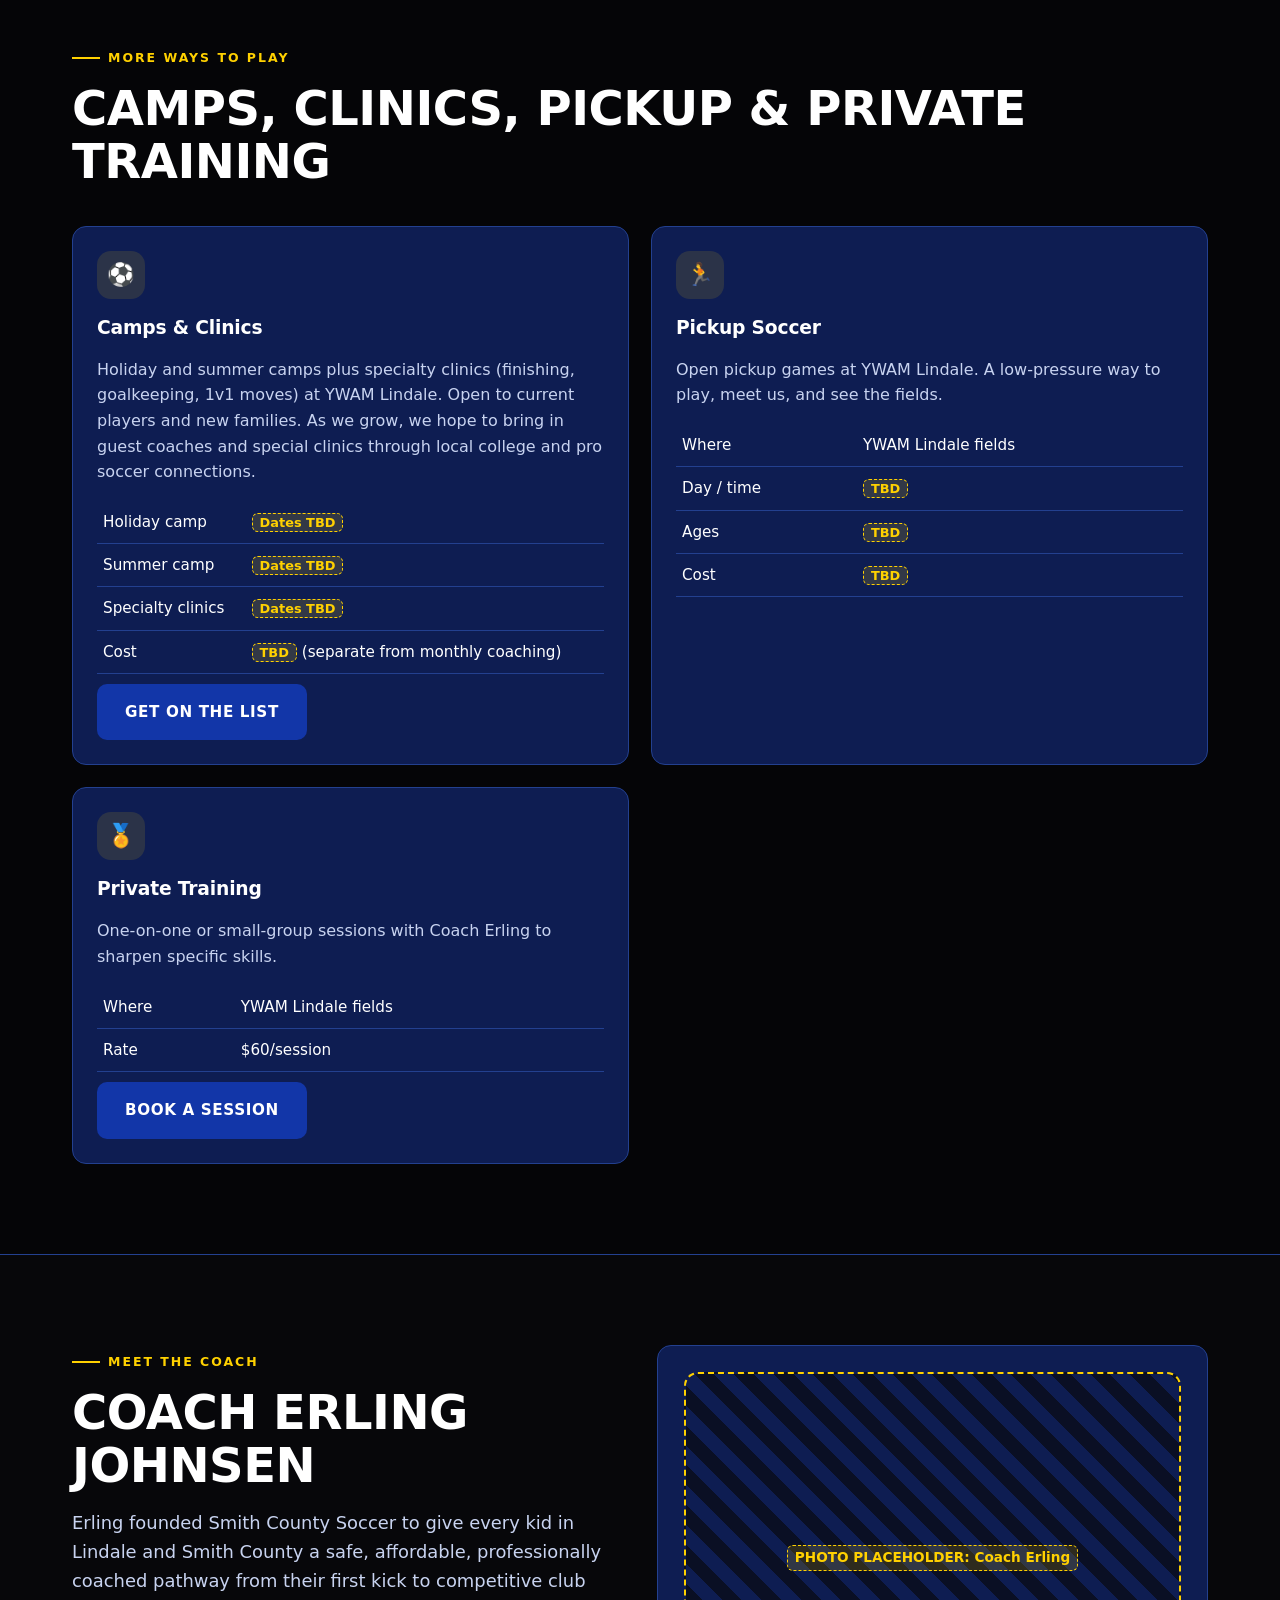
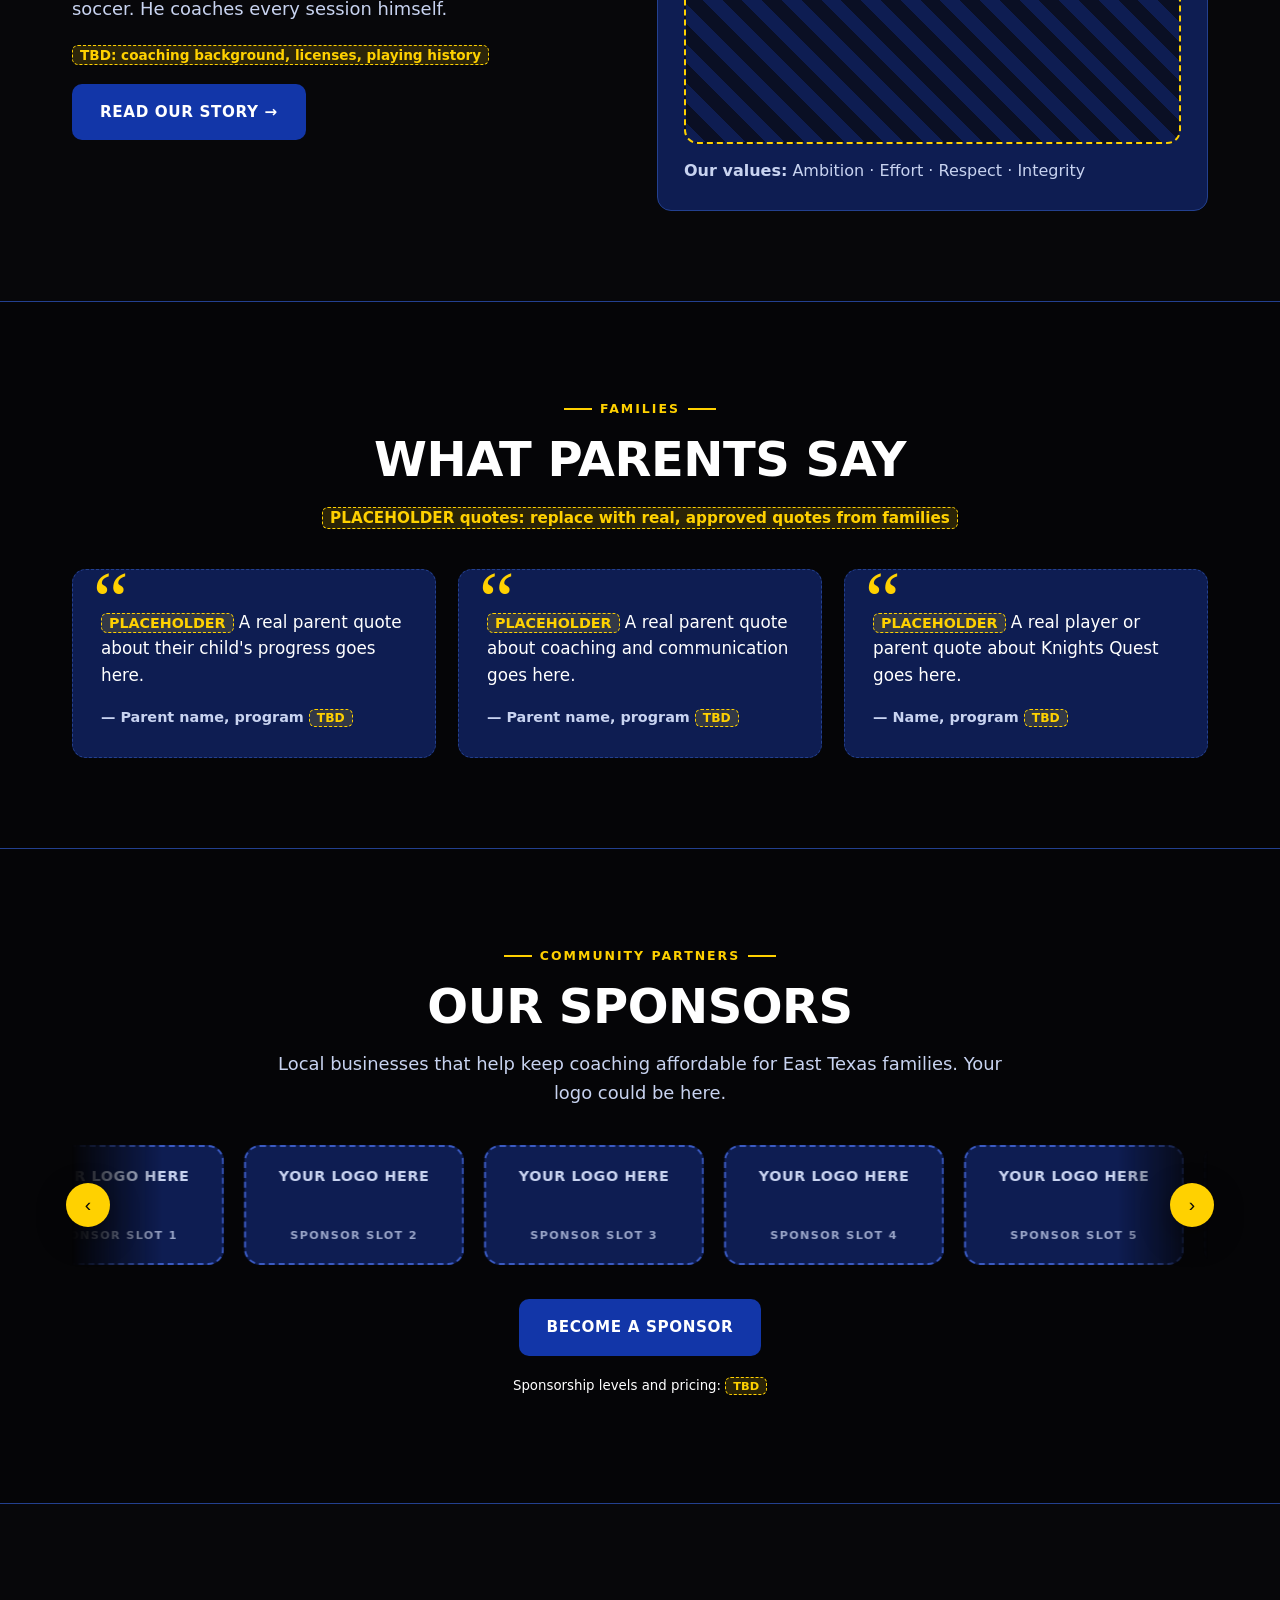
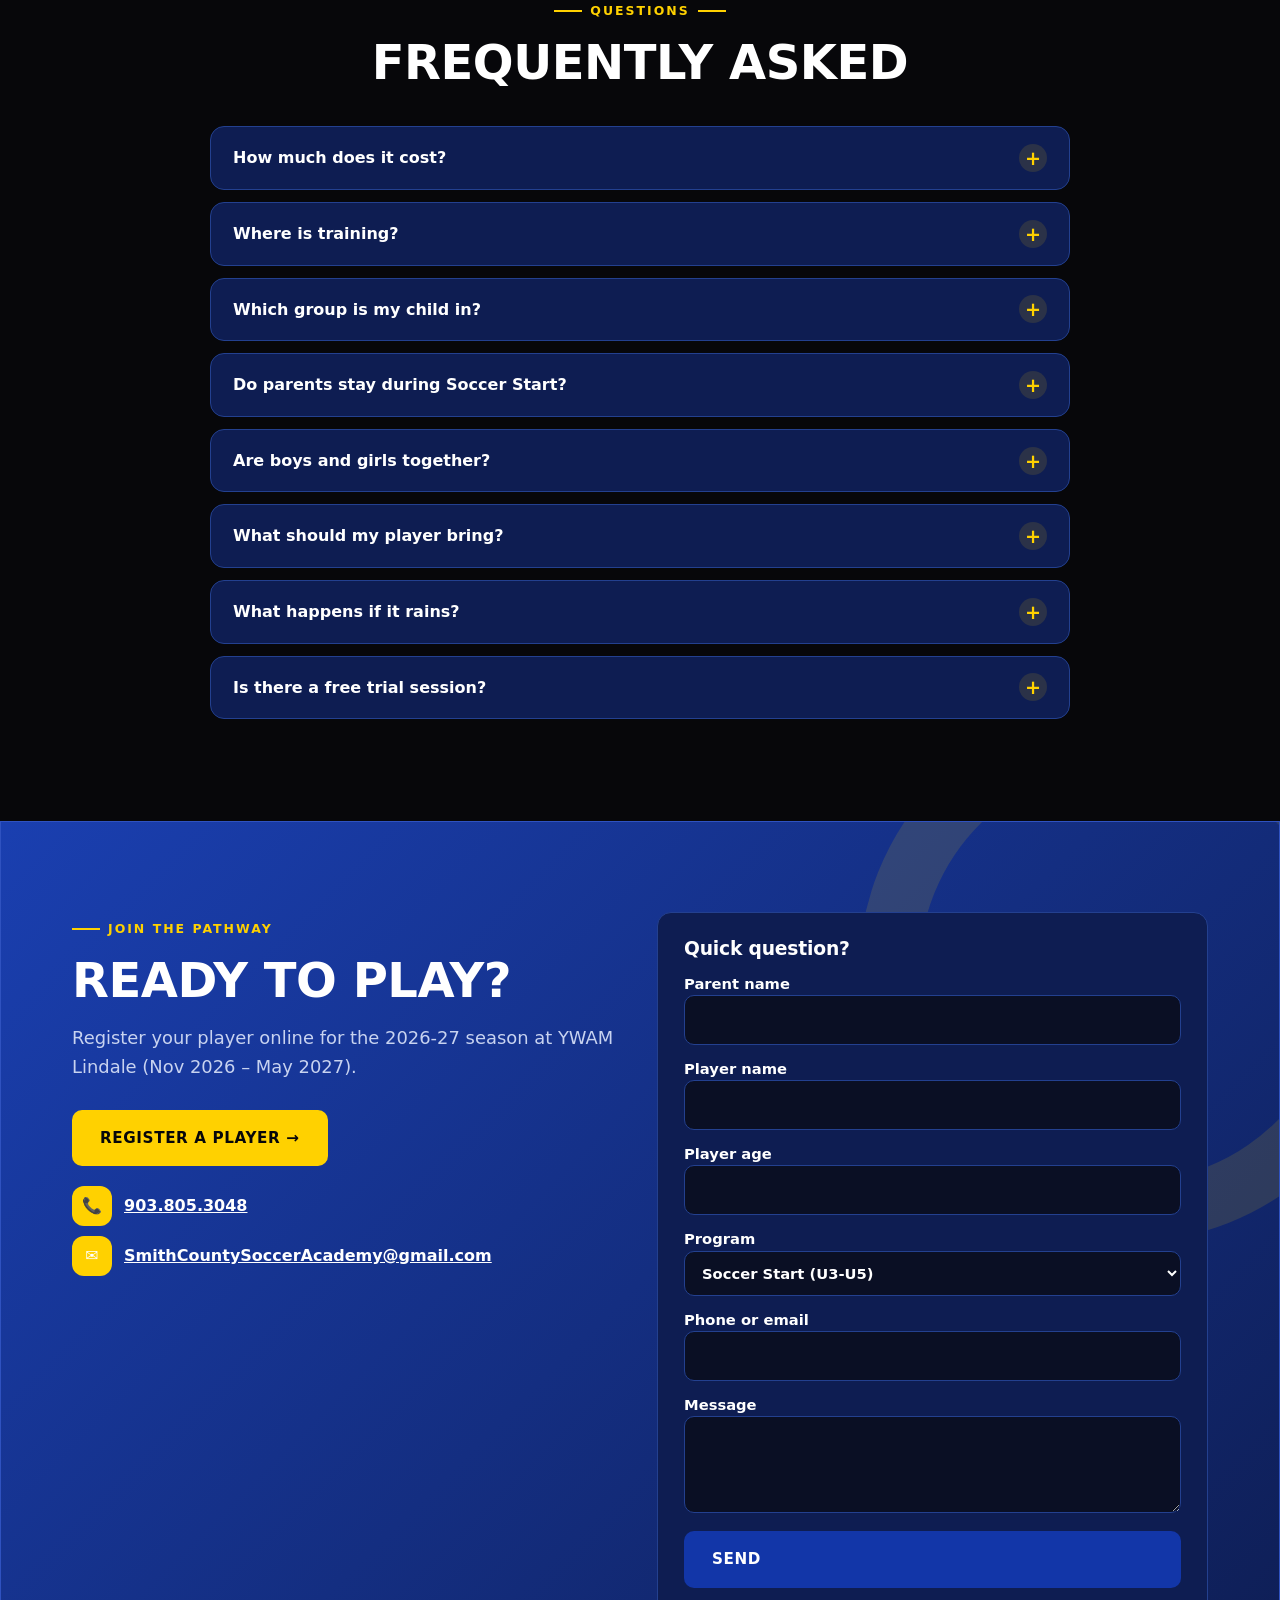
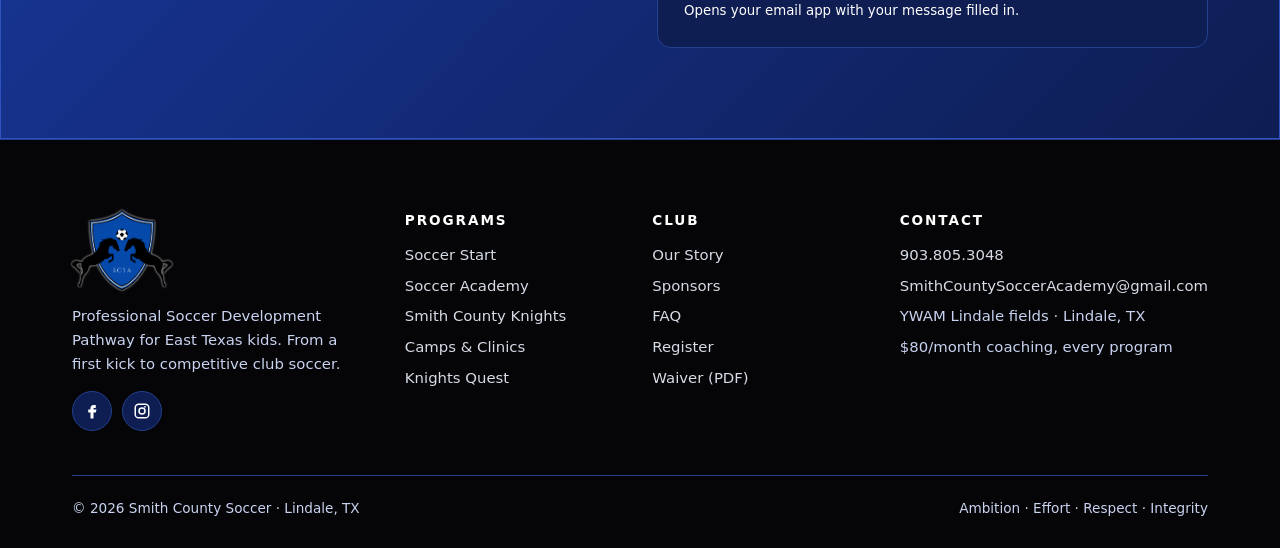
==== commit a9e4878d: "Add Private Training (0/session) with date/time booking on contact form" ====
--- a/index.html
+++ b/index.html
@@ -112,13 +112,16 @@
 </div></section>
 
 <section id="camps"><div class="wrap">
- <div class="sec-head reveal"><div class="eyebrow blue">More ways to play</div><h2>Camps, Clinics &amp; Pickup</h2></div>
+ <div class="sec-head reveal"><div class="eyebrow blue">More ways to play</div><h2>Camps, Clinics, Pickup &amp; Private Training</h2></div>
  <div class="mini">
   <div class="mcard reveal"><div class="ico" aria-hidden="true">&#9917;</div><h3>Camps &amp; Clinics</h3><p>Holiday and summer camps plus specialty clinics (finishing, goalkeeping, 1v1 moves) at YWAM Lindale. Open to current players and new families. As we grow, we hope to bring in guest coaches and special clinics through local college and pro soccer connections.</p>
    <table><tr><td>Holiday camp</td><td><span class="tbd">Dates TBD</span></td></tr><tr><td>Summer camp</td><td><span class="tbd">Dates TBD</span></td></tr><tr><td>Specialty clinics</td><td><span class="tbd">Dates TBD</span></td></tr><tr><td>Cost</td><td><span class="tbd">TBD</span> (separate from monthly coaching)</td></tr></table>
    <a class="btn blue" href="#register">Get on the list</a></div>
   <div class="mcard reveal d1" id="pickup"><div class="ico" aria-hidden="true">&#127939;</div><h3>Pickup Soccer</h3><p>Open pickup games at YWAM Lindale. A low-pressure way to play, meet us, and see the fields.</p>
    <table><tr><td>Where</td><td>YWAM Lindale fields</td></tr><tr><td>Day / time</td><td><span class="tbd">TBD</span></td></tr><tr><td>Ages</td><td><span class="tbd">TBD</span></td></tr><tr><td>Cost</td><td><span class="tbd">TBD</span></td></tr></table></div>
+  <div class="mcard reveal d2" id="private"><div class="ico" aria-hidden="true">&#127941;</div><h3>Private Training</h3><p>One-on-one or small-group sessions with Coach Erling to sharpen specific skills.</p>
+   <table><tr><td>Where</td><td>YWAM Lindale fields</td></tr><tr><td>Rate</td><td>$60/session</td></tr></table>
+   <a class="btn blue" href="#register">Book a session</a></div>
  </div>
 </div></section>
 
@@ -177,7 +180,8 @@
  <form id="reg" class="reveal d1" style="color:var(--ink)"><h3 style="margin:0">Quick question?</h3>
   <label>Parent name<input name="parent" required autocomplete="name"></label><label>Player name<input name="player" required></label>
   <label>Player age<input name="age" type="number" min="2" max="18" required></label>
-  <label>Program<select name="program"><option>Soccer Start (U3-U5)</option><option>Soccer Academy (U6-U10)</option><option>Smith County Knights (U11-U13)</option><option>Knights Quest</option><option>Camps &amp; Clinics</option><option>Pickup soccer</option><option>Sponsorship</option><option>Just a question</option></select></label>
+  <label>Program<select name="program"><option>Soccer Start (U3-U5)</option><option>Soccer Academy (U6-U10)</option><option>Smith County Knights (U11-U13)</option><option>Knights Quest</option><option>Camps &amp; Clinics</option><option>Pickup soccer</option><option>Private training</option><option>Sponsorship</option><option>Just a question</option></select></label>
+  <div id="private-fields" hidden><label>Preferred date<input name="session_date" type="date" disabled></label><label>Preferred time<select name="session_time" disabled><option value="">Choose a time</option><option>8:00 AM</option><option>8:30 AM</option><option>9:00 AM</option><option>9:30 AM</option><option>10:00 AM</option><option>10:30 AM</option><option>11:00 AM</option><option>11:30 AM</option><option>12:00 PM</option><option>12:30 PM</option><option>1:00 PM</option><option>1:30 PM</option><option>2:00 PM</option><option>2:30 PM</option><option>3:00 PM</option><option>3:30 PM</option><option>4:00 PM</option><option>4:30 PM</option><option>5:00 PM</option><option>5:30 PM</option><option>6:00 PM</option><option>6:30 PM</option><option>7:00 PM</option></select></label><label>Second-choice time (optional)<select name="session_time_2" disabled><option value="">No second choice</option><option>8:00 AM</option><option>8:30 AM</option><option>9:00 AM</option><option>9:30 AM</option><option>10:00 AM</option><option>10:30 AM</option><option>11:00 AM</option><option>11:30 AM</option><option>12:00 PM</option><option>12:30 PM</option><option>1:00 PM</option><option>1:30 PM</option><option>2:00 PM</option><option>2:30 PM</option><option>3:00 PM</option><option>3:30 PM</option><option>4:00 PM</option><option>4:30 PM</option><option>5:00 PM</option><option>5:30 PM</option><option>6:00 PM</option><option>6:30 PM</option><option>7:00 PM</option></select></label></div>
   <label>Phone or email<input name="contact" required></label><label>Message<textarea name="msg" rows="3"></textarea></label>
   <button class="btn blue" type="submit">Send</button><small>Opens your email app with your message filled in.</small></form>
 </div></section>
@@ -196,6 +200,9 @@
 <script src="assets/js/site.js" defer></script>
 <script>
 const CONTACT_EMAIL="SmithCountySoccerAcademy@gmail.com";
+const pf=document.getElementById('private-fields'),psel=document.querySelector('#reg select[name=program]');
+function togglePrivate(){const on=psel.value==='Private training';pf.hidden=!on;pf.querySelectorAll('input,select').forEach(el=>{el.disabled=!on;if(el.name!=='session_time_2')el.required=on});const d=pf.querySelector('input[type=date]');d.min=new Date().toISOString().slice(0,10)}
+psel.addEventListener('change',togglePrivate);document.querySelectorAll('a[href="#register"]').forEach(a=>{if(a.closest('#private'))a.addEventListener('click',()=>{psel.value='Private training';togglePrivate()})});
 document.getElementById('reg').addEventListener('submit',e=>{e.preventDefault();const f=new FormData(e.target);
  const body=[...f.entries()].map(([k,v])=>k+': '+v).join('\n');
  location.href='mailto:'+CONTACT_EMAIL+'?subject='+encodeURIComponent('Registration / question - '+f.get('player'))+'&body='+encodeURIComponent(body)});
